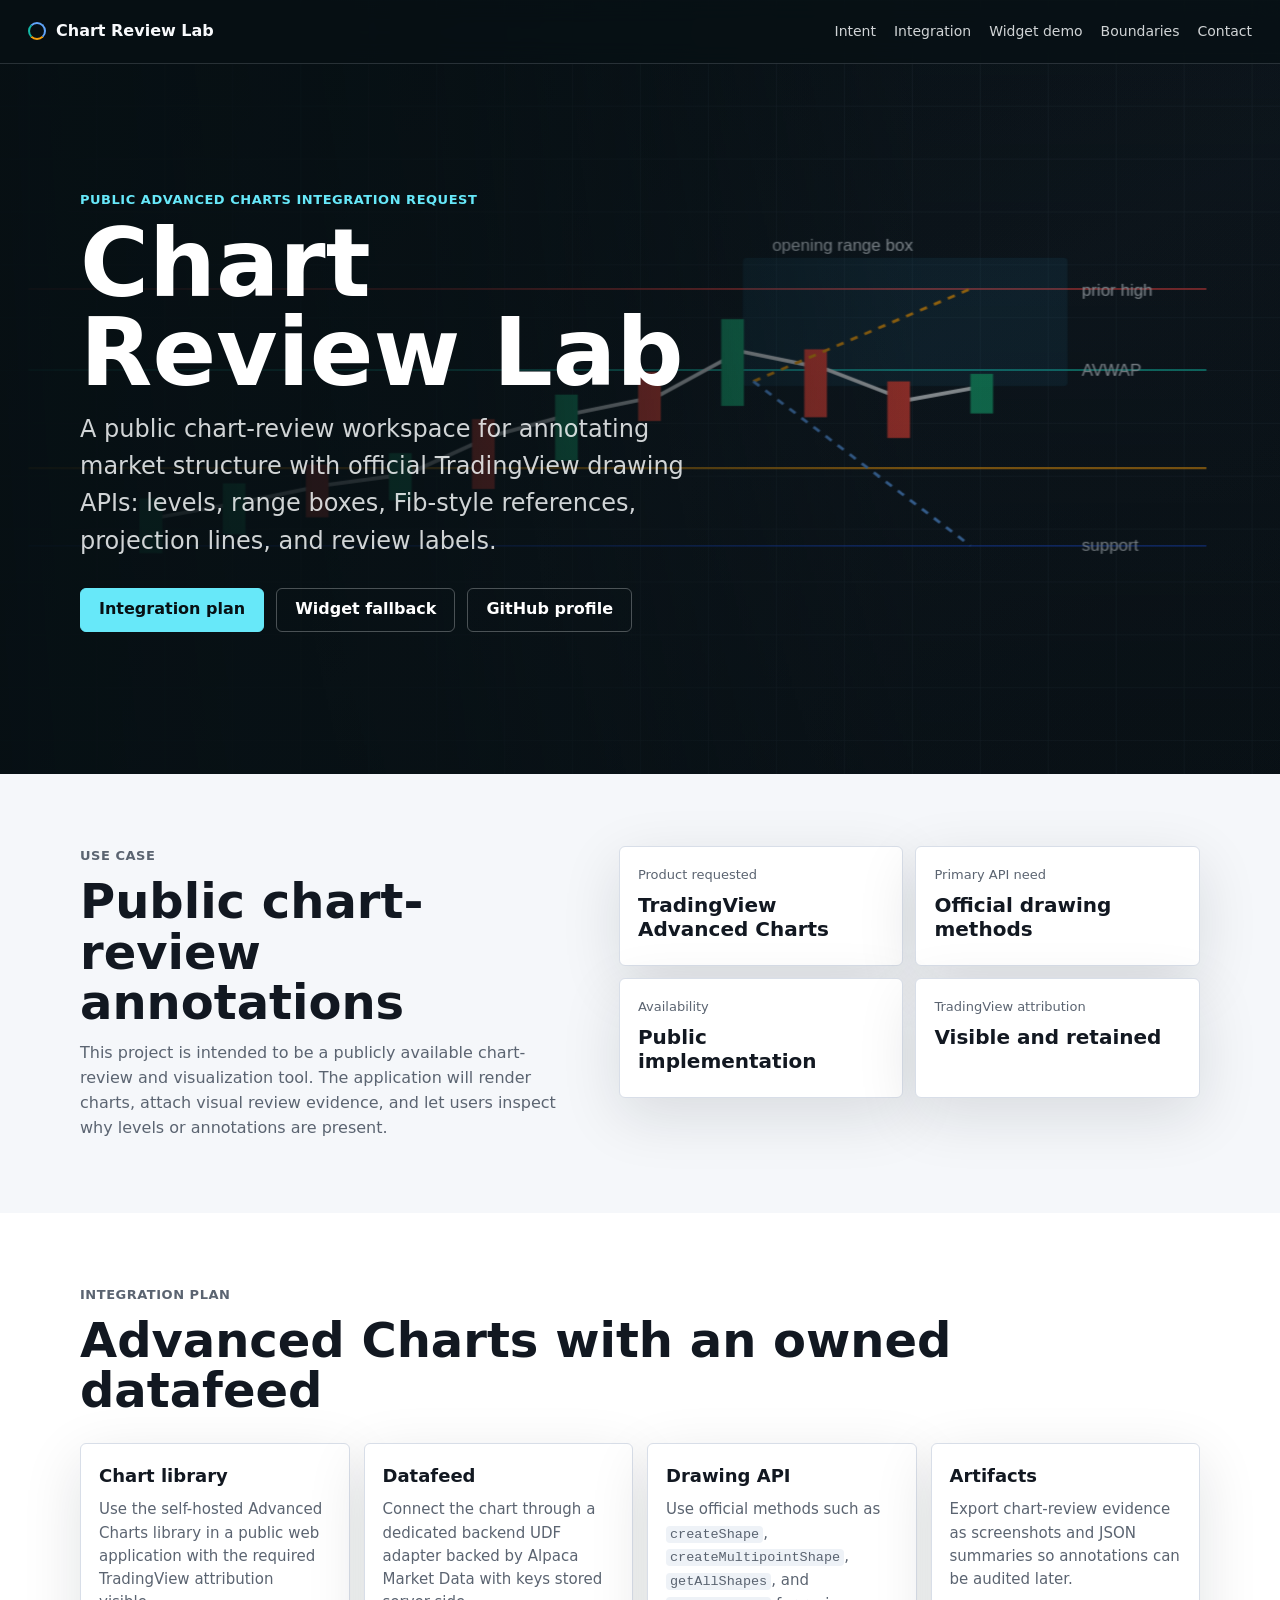
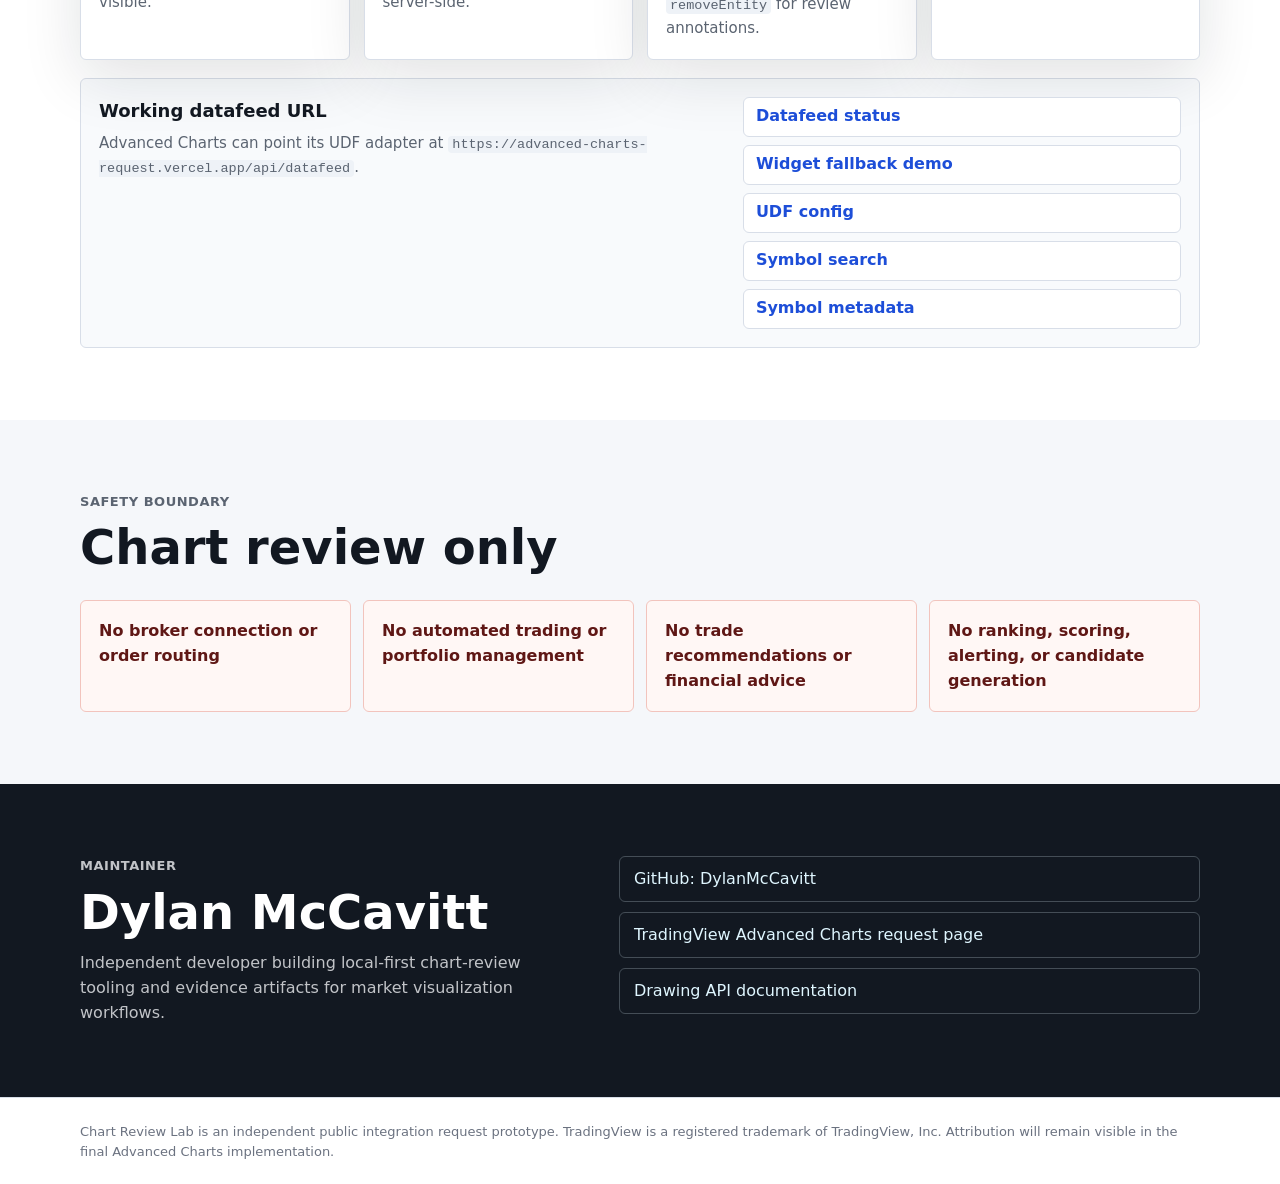
==== index.html @ 730667a6 "[issue-2]: add widget fallback demo" ====
<!doctype html>
<html lang="en">
<head>
  <meta charset="utf-8">
  <meta name="viewport" content="width=device-width, initial-scale=1">
  <title>Chart Review Lab | Advanced Charts Request</title>
  <meta
    name="description"
    content="Public chart-review and annotation prototype requesting TradingView Advanced Charts access for official drawing API integration."
  >
  <link rel="stylesheet" href="styles.css">
</head>
<body>
  <header class="topbar" aria-label="Site header">
    <a class="brand" href="#top" aria-label="Chart Review Lab home">
      <span class="brand-mark" aria-hidden="true"></span>
      <span>Chart Review Lab</span>
    </a>
    <nav aria-label="Primary navigation">
      <a href="#intent">Intent</a>
      <a href="#integration">Integration</a>
      <a href="/widget-demo">Widget demo</a>
      <a href="#boundaries">Boundaries</a>
      <a href="#contact">Contact</a>
    </nav>
  </header>

  <main id="top">
    <section class="hero" aria-labelledby="page-title">
      <svg class="chart-scene" viewBox="0 0 1440 820" preserveAspectRatio="xMidYMid slice" aria-hidden="true">
        <defs>
          <linearGradient id="depth" x1="0" x2="1" y1="0" y2="1">
            <stop offset="0" stop-color="#071014"/>
            <stop offset="0.58" stop-color="#101820"/>
            <stop offset="1" stop-color="#0b1117"/>
          </linearGradient>
          <pattern id="grid" width="72" height="56" patternUnits="userSpaceOnUse">
            <path d="M72 0H0V56" fill="none" stroke="#26323d" stroke-width="1"/>
          </pattern>
        </defs>
        <rect width="1440" height="820" fill="url(#depth)"/>
        <rect width="1440" height="820" fill="url(#grid)" opacity="0.8"/>
        <g opacity="0.92">
          <path d="M72 578H1320" stroke="#1d4ed8" stroke-width="2" opacity="0.7"/>
          <path d="M72 496H1320" stroke="#f59e0b" stroke-width="2" opacity="0.86"/>
          <path d="M72 392H1320" stroke="#14b8a6" stroke-width="2" opacity="0.86"/>
          <path d="M72 306H1320" stroke="#ef4444" stroke-width="2" opacity="0.78"/>
          <rect x="830" y="274" width="342" height="134" rx="3" fill="#38bdf8" opacity="0.12" stroke="#38bdf8" stroke-width="2"/>
          <path d="M210 548L298 532L386 514L474 502L562 462L650 438L738 420L826 372L914 390L1002 424L1090 408" fill="none" stroke="#e5e7eb" stroke-width="4"/>
          <g fill="#19a974">
            <rect x="190" y="528" width="24" height="58"/><rect x="278" y="512" width="24" height="54"/>
            <rect x="454" y="480" width="24" height="50"/><rect x="630" y="418" width="24" height="70"/>
            <rect x="806" y="338" width="24" height="92"/><rect x="1070" y="396" width="24" height="42"/>
          </g>
          <g fill="#f04438">
            <rect x="366" y="492" width="24" height="56"/><rect x="542" y="444" width="24" height="74"/>
            <rect x="718" y="394" width="24" height="52"/><rect x="894" y="370" width="24" height="72"/>
            <rect x="982" y="404" width="24" height="60"/>
          </g>
          <path d="M840 404L1070 306" stroke="#f59e0b" stroke-width="3" stroke-dasharray="8 8"/>
          <path d="M840 404L1070 578" stroke="#60a5fa" stroke-width="3" stroke-dasharray="8 8"/>
          <g font-family="-apple-system, BlinkMacSystemFont, Segoe UI, sans-serif" font-size="18" fill="#dce3ea">
            <text x="1188" y="313">prior high</text>
            <text x="1188" y="398">AVWAP</text>
            <text x="1188" y="584">support</text>
            <text x="860" y="266">opening range box</text>
          </g>
        </g>
      </svg>

      <div class="hero-copy">
        <p class="eyebrow">Public Advanced Charts integration request</p>
        <h1 id="page-title">Chart Review Lab</h1>
        <p class="hero-text">
          A public chart-review workspace for annotating market structure with official TradingView drawing APIs:
          levels, range boxes, Fib-style references, projection lines, and review labels.
        </p>
        <div class="hero-actions" aria-label="Primary links">
          <a class="button primary" href="#integration">Integration plan</a>
          <a class="button secondary" href="/widget-demo">Widget fallback</a>
          <a class="button secondary" href="https://github.com/DylanMcCavitt">GitHub profile</a>
        </div>
      </div>
    </section>

    <section id="intent" class="band light" aria-labelledby="intent-title">
      <div class="content two-column">
        <div>
          <p class="eyebrow">Use case</p>
          <h2 id="intent-title">Public chart-review annotations</h2>
          <p>
            This project is intended to be a publicly available chart-review and visualization tool. The application
            will render charts, attach visual review evidence, and let users inspect why levels or annotations are
            present.
          </p>
        </div>
        <div class="facts" aria-label="Project facts">
          <div>
            <span>Product requested</span>
            <strong>TradingView Advanced Charts</strong>
          </div>
          <div>
            <span>Primary API need</span>
            <strong>Official drawing methods</strong>
          </div>
          <div>
            <span>Availability</span>
            <strong>Public implementation</strong>
          </div>
          <div>
            <span>TradingView attribution</span>
            <strong>Visible and retained</strong>
          </div>
        </div>
      </div>
    </section>

    <section id="integration" class="band" aria-labelledby="integration-title">
      <div class="content">
        <p class="eyebrow">Integration plan</p>
        <h2 id="integration-title">Advanced Charts with an owned datafeed</h2>
        <div class="implementation-grid">
          <article>
            <h3>Chart library</h3>
            <p>
              Use the self-hosted Advanced Charts library in a public web application with the required TradingView
              attribution visible.
            </p>
          </article>
          <article>
            <h3>Datafeed</h3>
            <p>
              Connect the chart through a dedicated backend UDF adapter backed by Alpaca Market Data with keys stored
              server-side.
            </p>
          </article>
          <article>
            <h3>Drawing API</h3>
            <p>
              Use official methods such as <code>createShape</code>, <code>createMultipointShape</code>,
              <code>getAllShapes</code>, and <code>removeEntity</code> for review annotations.
            </p>
          </article>
          <article>
            <h3>Artifacts</h3>
            <p>
              Export chart-review evidence as screenshots and JSON summaries so annotations can be audited later.
            </p>
          </article>
        </div>
        <div class="datafeed-panel" aria-label="Datafeed endpoints">
          <div>
            <h3>Working datafeed URL</h3>
            <p>
              Advanced Charts can point its UDF adapter at
              <code>https://advanced-charts-request.vercel.app/api/datafeed</code>.
            </p>
          </div>
          <div class="datafeed-links">
            <a href="/api/datafeed/status">Datafeed status</a>
            <a href="/widget-demo">Widget fallback demo</a>
            <a href="/api/datafeed/config">UDF config</a>
            <a href="/api/datafeed/search?query=NVDA">Symbol search</a>
            <a href="/api/datafeed/symbols?symbol=NASDAQ:NVDA">Symbol metadata</a>
          </div>
        </div>
      </div>
    </section>

    <section id="boundaries" class="band light" aria-labelledby="boundaries-title">
      <div class="content">
        <p class="eyebrow">Safety boundary</p>
        <h2 id="boundaries-title">Chart review only</h2>
        <div class="boundary-list" role="list">
          <div role="listitem">No broker connection or order routing</div>
          <div role="listitem">No automated trading or portfolio management</div>
          <div role="listitem">No trade recommendations or financial advice</div>
          <div role="listitem">No ranking, scoring, alerting, or candidate generation</div>
        </div>
      </div>
    </section>

    <section id="contact" class="band contact" aria-labelledby="contact-title">
      <div class="content two-column">
        <div>
          <p class="eyebrow">Maintainer</p>
          <h2 id="contact-title">Dylan McCavitt</h2>
          <p>
            Independent developer building local-first chart-review tooling and evidence artifacts for market
            visualization workflows.
          </p>
        </div>
        <div class="contact-links" aria-label="Contact links">
          <a href="https://github.com/DylanMcCavitt">GitHub: DylanMcCavitt</a>
          <a href="https://www.tradingview.com/advanced-charts/">TradingView Advanced Charts request page</a>
          <a href="https://www.tradingview.com/charting-library-docs/latest/ui_elements/drawings/drawings-api/">Drawing API documentation</a>
        </div>
      </div>
    </section>
  </main>

  <footer>
    <p>
      Chart Review Lab is an independent public integration request prototype. TradingView is a registered trademark
      of TradingView, Inc. Attribution will remain visible in the final Advanced Charts implementation.
    </p>
  </footer>
</body>
</html>
---- styles.css ----
:root {
  --ink: #121821;
  --muted: #5b6471;
  --paper: #f5f7fa;
  --panel: #ffffff;
  --line: #d8dee8;
  --blue: #1d4ed8;
  --teal: #0f766e;
  --amber: #b45309;
  --red: #b42318;
  --shadow: 0 18px 60px rgba(18, 24, 33, 0.12);
}

* {
  box-sizing: border-box;
}

html {
  scroll-behavior: smooth;
}

body {
  margin: 0;
  background: var(--paper);
  color: var(--ink);
  font-family: Inter, ui-sans-serif, system-ui, -apple-system, BlinkMacSystemFont, "Segoe UI", sans-serif;
  font-size: 16px;
  line-height: 1.55;
}

a {
  color: inherit;
}

.topbar {
  position: fixed;
  inset: 0 0 auto 0;
  z-index: 10;
  display: flex;
  align-items: center;
  justify-content: space-between;
  min-height: 64px;
  padding: 0 28px;
  color: #f8fafc;
  background: rgba(7, 16, 20, 0.76);
  border-bottom: 1px solid rgba(216, 222, 232, 0.16);
  backdrop-filter: blur(12px);
}

.brand {
  display: inline-flex;
  align-items: center;
  gap: 10px;
  text-decoration: none;
  font-weight: 700;
}

.brand-mark {
  width: 18px;
  height: 18px;
  border: 2px solid #60a5fa;
  border-left-color: #14b8a6;
  border-bottom-color: #f59e0b;
  border-radius: 50%;
}

nav {
  display: flex;
  align-items: center;
  gap: 18px;
  font-size: 14px;
}

nav a {
  color: rgba(248, 250, 252, 0.84);
  text-decoration: none;
}

nav a:hover,
nav a:focus {
  color: #ffffff;
}

.hero {
  position: relative;
  min-height: 86vh;
  display: flex;
  align-items: center;
  overflow: hidden;
  background: #071014;
  color: #ffffff;
}

.chart-scene {
  position: absolute;
  inset: 0;
  width: 100%;
  height: 100%;
}

.hero::after {
  content: "";
  position: absolute;
  inset: 0;
  background:
    linear-gradient(90deg, rgba(7, 16, 20, 0.96) 0%, rgba(7, 16, 20, 0.78) 34%, rgba(7, 16, 20, 0.24) 72%),
    linear-gradient(0deg, rgba(7, 16, 20, 0.34), rgba(7, 16, 20, 0.08));
}

.hero-copy {
  position: relative;
  z-index: 1;
  width: min(680px, calc(100% - 48px));
  margin-left: max(24px, calc((100vw - 1120px) / 2));
  padding-top: 48px;
}

.eyebrow {
  margin: 0 0 10px;
  color: var(--teal);
  font-size: 13px;
  font-weight: 800;
  letter-spacing: 0.04em;
  text-transform: uppercase;
}

.hero .eyebrow {
  color: #67e8f9;
}

h1,
h2,
h3,
p {
  letter-spacing: 0;
}

h1 {
  margin: 0;
  font-size: clamp(46px, 8vw, 94px);
  line-height: 0.94;
}

h2 {
  margin: 0;
  font-size: clamp(28px, 4vw, 48px);
  line-height: 1.05;
}

h3 {
  margin: 0 0 8px;
  font-size: 18px;
}

p {
  margin: 14px 0 0;
}

.hero-text {
  max-width: 620px;
  color: rgba(248, 250, 252, 0.84);
  font-size: clamp(18px, 2.2vw, 24px);
}

.hero-actions {
  display: flex;
  flex-wrap: wrap;
  gap: 12px;
  margin-top: 28px;
}

.button {
  display: inline-flex;
  align-items: center;
  justify-content: center;
  min-height: 44px;
  padding: 0 18px;
  border: 1px solid rgba(248, 250, 252, 0.28);
  border-radius: 6px;
  text-decoration: none;
  font-weight: 700;
}

.button.primary {
  color: #071014;
  background: #67e8f9;
  border-color: #67e8f9;
}

.button.secondary {
  color: #ffffff;
}

.workspace-page {
  min-height: 100vh;
  background: #eef2f6;
}

.workspace-topbar {
  position: sticky;
  top: 0;
  z-index: 10;
  display: flex;
  align-items: center;
  justify-content: space-between;
  gap: 18px;
  min-height: 64px;
  padding: 0 24px;
  background: rgba(255, 255, 255, 0.92);
  border-bottom: 1px solid var(--line);
  backdrop-filter: blur(12px);
}

.workspace-brand {
  color: var(--ink);
}

.status-strip {
  display: flex;
  flex-wrap: wrap;
  justify-content: flex-end;
  gap: 8px;
}

.status-pill {
  display: inline-flex;
  align-items: center;
  min-height: 30px;
  padding: 0 10px;
  font-size: 12px;
  font-weight: 800;
  border: 1px solid var(--line);
  border-radius: 999px;
  background: #ffffff;
}

.status-pill.ok {
  color: var(--teal);
  border-color: #99d8d2;
  background: #ecfdfb;
}

.status-pill.pending {
  color: var(--amber);
  border-color: #f3c781;
  background: #fffbeb;
}

.status-pill.neutral {
  color: #475569;
  background: #f8fafc;
}

.widget-shell {
  width: min(1440px, 100%);
  margin: 0 auto;
  padding: 28px 24px 40px;
}

.widget-intro {
  display: grid;
  grid-template-columns: minmax(0, 1fr) auto;
  gap: 24px;
  align-items: end;
  margin-bottom: 22px;
}

.widget-intro h1 {
  max-width: 760px;
  color: var(--ink);
  font-size: clamp(34px, 5vw, 58px);
  line-height: 1;
}

.widget-intro p {
  max-width: 780px;
  color: var(--muted);
}

.route-links {
  display: flex;
  flex-wrap: wrap;
  justify-content: flex-end;
  gap: 10px;
}

.route-links a {
  display: inline-flex;
  align-items: center;
  min-height: 38px;
  padding: 0 12px;
  color: var(--blue);
  text-decoration: none;
  background: #ffffff;
  border: 1px solid var(--line);
  border-radius: 6px;
  font-size: 14px;
  font-weight: 800;
}

.widget-workspace {
  display: grid;
  grid-template-columns: minmax(210px, 0.24fr) minmax(0, 1fr) minmax(280px, 0.32fr);
  gap: 14px;
  align-items: stretch;
}

.workspace-panel {
  min-width: 0;
  background: var(--panel);
  border: 1px solid var(--line);
  border-radius: 6px;
}

.panel-section {
  padding: 16px;
  border-bottom: 1px solid var(--line);
}

.panel-section:last-child {
  border-bottom: 0;
}

.panel-label {
  display: block;
  margin-bottom: 6px;
  color: var(--muted);
  font-size: 12px;
  font-weight: 800;
  letter-spacing: 0.04em;
  text-transform: uppercase;
}

.panel-section strong {
  display: block;
  font-size: 16px;
  line-height: 1.25;
}

.panel-section p,
.panel-section li {
  color: var(--muted);
  font-size: 14px;
}

.panel-section p {
  margin-top: 6px;
}

.panel-section ul {
  margin: 8px 0 0;
  padding-left: 18px;
}

.mode-grid {
  display: grid;
  grid-template-columns: repeat(2, minmax(0, 1fr));
  gap: 8px;
  padding: 16px;
}

.mode-grid span {
  display: flex;
  align-items: center;
  justify-content: center;
  min-height: 38px;
  color: #64748b;
  background: #f8fafc;
  border: 1px solid var(--line);
  border-radius: 6px;
  font-size: 13px;
  font-weight: 800;
}

.widget-stage {
  min-width: 0;
  overflow: hidden;
  background: var(--panel);
  border: 1px solid var(--line);
  border-radius: 6px;
}

.widget-limitation {
  padding: 12px 14px;
  color: #5f1715;
  background: #fff7f5;
  border-bottom: 1px solid #f2c4bd;
  font-size: 14px;
  font-weight: 800;
}

.tradingview-widget-container {
  display: grid;
  grid-template-rows: minmax(0, 1fr) auto;
  width: 100%;
  height: min(68vh, 720px);
  min-height: 520px;
}

.tradingview-widget-container__widget {
  min-height: 0;
}

.tradingview-widget-container__widget iframe {
  width: 100%;
  height: 100%;
}

.tradingview-widget-copyright {
  min-height: 28px;
  padding: 5px 10px;
  color: var(--muted);
  background: #ffffff;
  border-top: 1px solid var(--line);
  font-size: 12px;
}

.tradingview-widget-copyright a {
  color: var(--blue);
  font-weight: 800;
  text-decoration: none;
}

.caveat-section {
  background: #fff7f5;
}

.source-section {
  background: #f8fafc;
}

.band {
  padding: 72px 24px;
  background: #ffffff;
}

.band.light {
  background: var(--paper);
}

.band.contact {
  color: #ffffff;
  background: #121821;
}

.content {
  max-width: 1120px;
  margin: 0 auto;
}

.two-column {
  display: grid;
  grid-template-columns: minmax(0, 0.92fr) minmax(320px, 1.08fr);
  gap: 44px;
  align-items: start;
}

.content p {
  color: var(--muted);
  max-width: 760px;
}

.contact .content p {
  color: rgba(248, 250, 252, 0.76);
}

.facts {
  display: grid;
  grid-template-columns: repeat(2, minmax(0, 1fr));
  gap: 12px;
}

.facts div,
.implementation-grid article {
  min-height: 120px;
  padding: 18px;
  background: var(--panel);
  border: 1px solid var(--line);
  border-radius: 6px;
  box-shadow: var(--shadow);
}

.facts span {
  display: block;
  color: var(--muted);
  font-size: 13px;
}

.facts strong {
  display: block;
  margin-top: 8px;
  font-size: 20px;
  line-height: 1.2;
}

.implementation-grid {
  display: grid;
  grid-template-columns: repeat(4, minmax(0, 1fr));
  gap: 14px;
  margin-top: 28px;
}

.implementation-grid p {
  margin-top: 8px;
  color: var(--muted);
  font-size: 15px;
}

code {
  padding: 1px 4px;
  background: #eef2f7;
  border-radius: 4px;
  font-family: ui-monospace, SFMono-Regular, Menlo, Consolas, monospace;
  font-size: 0.9em;
}

.datafeed-panel {
  display: grid;
  grid-template-columns: minmax(0, 1fr) minmax(320px, 0.7fr);
  gap: 18px;
  margin-top: 18px;
  padding: 18px;
  background: #f8fafc;
  border: 1px solid var(--line);
  border-radius: 6px;
}

.datafeed-panel p {
  margin-top: 6px;
  font-size: 15px;
}

.datafeed-links {
  display: grid;
  gap: 8px;
}

.datafeed-links a {
  display: flex;
  align-items: center;
  min-height: 40px;
  padding: 0 12px;
  color: var(--blue);
  text-decoration: none;
  background: #ffffff;
  border: 1px solid var(--line);
  border-radius: 6px;
  font-weight: 700;
}

.boundary-list {
  display: grid;
  grid-template-columns: repeat(4, minmax(0, 1fr));
  gap: 12px;
  margin-top: 28px;
}

.boundary-list div {
  min-height: 112px;
  padding: 18px;
  color: #5f1715;
  background: #fff7f5;
  border: 1px solid #f2c4bd;
  border-radius: 6px;
  font-weight: 800;
}

.contact-links {
  display: grid;
  gap: 10px;
}

.contact-links a {
  display: flex;
  align-items: center;
  min-height: 46px;
  padding: 0 14px;
  color: #dff6ff;
  text-decoration: none;
  border: 1px solid rgba(223, 246, 255, 0.24);
  border-radius: 6px;
}

.contact-links a:hover,
.contact-links a:focus {
  border-color: #67e8f9;
}

footer {
  padding: 24px;
  color: #6b7280;
  background: #ffffff;
  border-top: 1px solid var(--line);
}

footer p {
  max-width: 1120px;
  margin: 0 auto;
  font-size: 13px;
}

@media (max-width: 980px) {
  .implementation-grid,
  .boundary-list {
    grid-template-columns: repeat(2, minmax(0, 1fr));
  }

  .widget-intro,
  .widget-workspace {
    grid-template-columns: 1fr;
  }

  .route-links {
    justify-content: flex-start;
  }

  .control-panel {
    display: grid;
    grid-template-columns: repeat(3, minmax(0, 1fr));
  }

  .control-panel .mode-grid {
    grid-column: 1 / -1;
    grid-template-columns: repeat(4, minmax(0, 1fr));
  }

  .two-column {
    grid-template-columns: 1fr;
  }

  .datafeed-panel {
    grid-template-columns: 1fr;
  }
}

@media (max-width: 720px) {
  .topbar {
    position: absolute;
    min-height: auto;
    padding: 18px;
    align-items: flex-start;
  }

  nav {
    display: none;
  }

  .hero {
    min-height: 82vh;
    align-items: flex-end;
    padding-bottom: 44px;
  }

  .hero::after {
    background:
      linear-gradient(0deg, rgba(7, 16, 20, 0.96) 0%, rgba(7, 16, 20, 0.72) 54%, rgba(7, 16, 20, 0.24) 100%);
  }

  .hero-copy {
    width: calc(100% - 32px);
    margin: 0 16px;
    padding-top: 72px;
  }

  .band {
    padding: 52px 16px;
  }

  .workspace-topbar {
    align-items: flex-start;
    flex-direction: column;
    padding: 14px 16px;
  }

  .status-strip {
    justify-content: flex-start;
  }

  .widget-shell {
    padding: 22px 16px 32px;
  }

  .widget-intro {
    gap: 16px;
  }

  .control-panel {
    display: block;
  }

  .control-panel .mode-grid {
    grid-template-columns: repeat(2, minmax(0, 1fr));
  }

  .tradingview-widget-container {
    height: 540px;
    min-height: 540px;
  }

  .facts,
  .implementation-grid,
  .boundary-list {
    grid-template-columns: 1fr;
  }
}
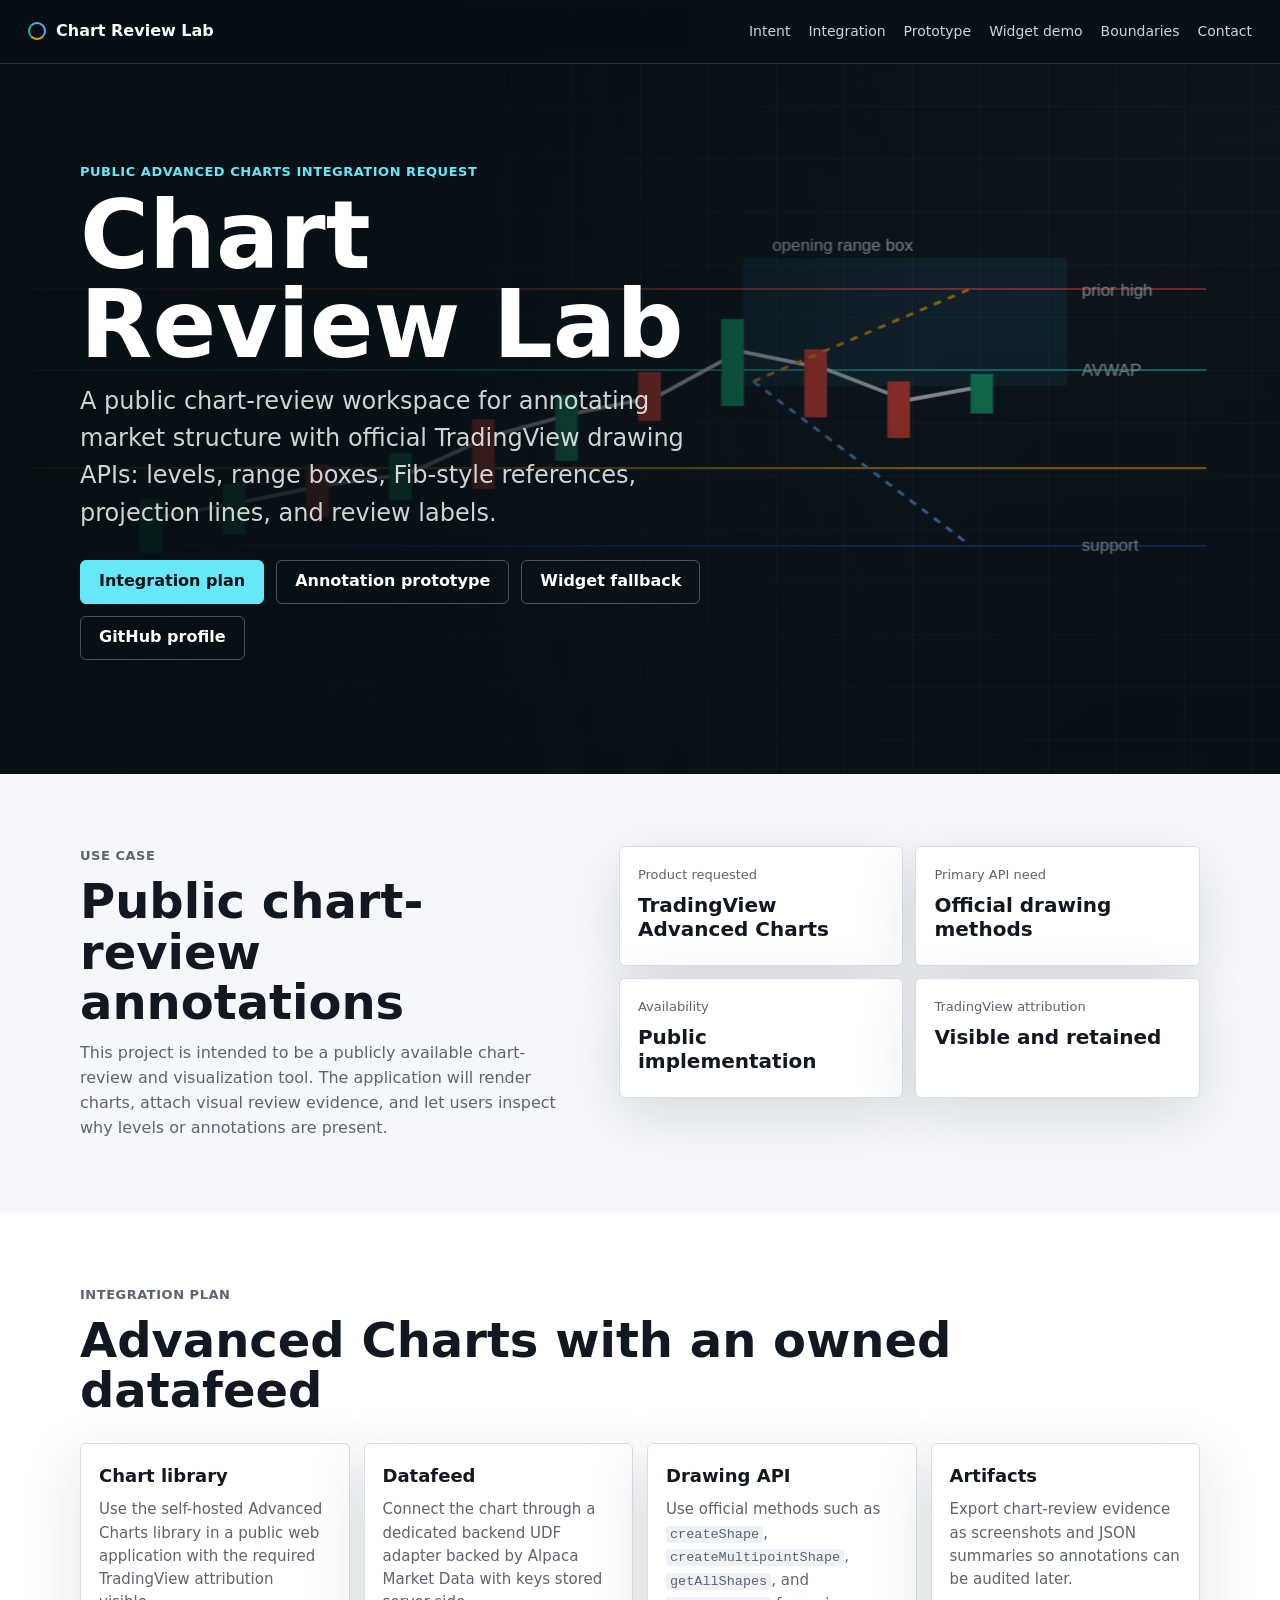
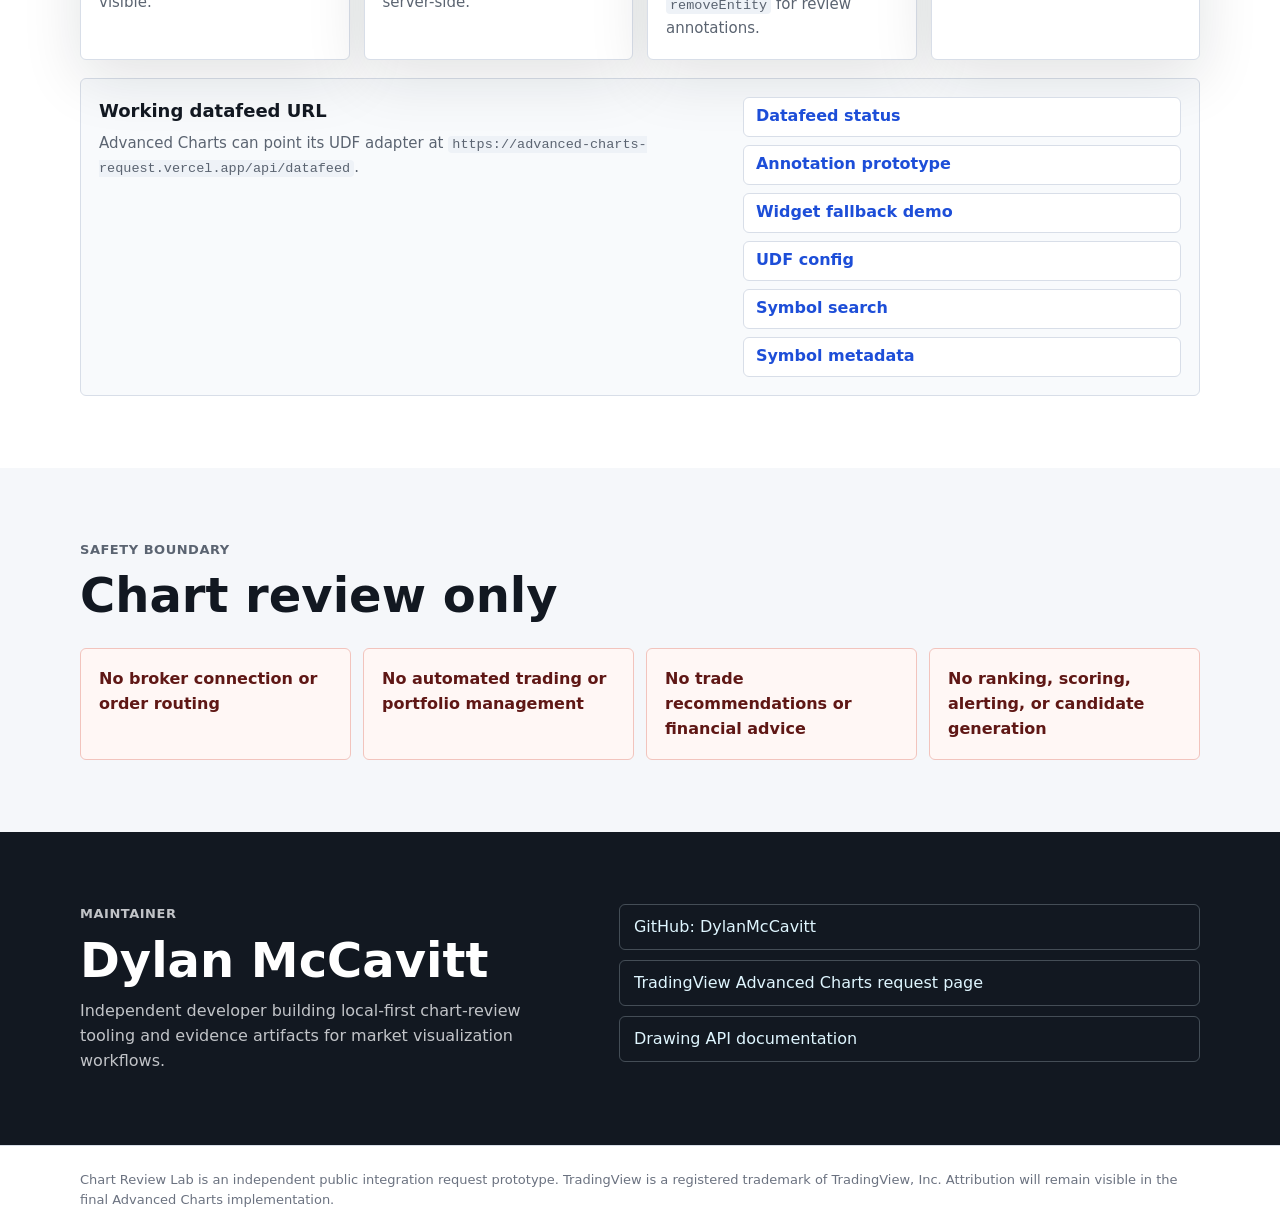
==== commit 12d00ab4: "[issue-3]: add lightweight charts prototype" ====
--- a/index.html
+++ b/index.html
@@ -19,6 +19,7 @@
     <nav aria-label="Primary navigation">
       <a href="#intent">Intent</a>
       <a href="#integration">Integration</a>
+      <a href="/prototype">Prototype</a>
       <a href="/widget-demo">Widget demo</a>
       <a href="#boundaries">Boundaries</a>
       <a href="#contact">Contact</a>
@@ -77,6 +78,7 @@
         </p>
         <div class="hero-actions" aria-label="Primary links">
           <a class="button primary" href="#integration">Integration plan</a>
+          <a class="button secondary" href="/prototype">Annotation prototype</a>
           <a class="button secondary" href="/widget-demo">Widget fallback</a>
           <a class="button secondary" href="https://github.com/DylanMcCavitt">GitHub profile</a>
         </div>
@@ -158,6 +160,7 @@
           </div>
           <div class="datafeed-links">
             <a href="/api/datafeed/status">Datafeed status</a>
+            <a href="/prototype">Annotation prototype</a>
             <a href="/widget-demo">Widget fallback demo</a>
             <a href="/api/datafeed/config">UDF config</a>
             <a href="/api/datafeed/search?query=NVDA">Symbol search</a>
--- a/styles.css
+++ b/styles.css
@@ -246,6 +246,12 @@
   background: #fffbeb;
 }
 
+.status-pill.error {
+  color: var(--red);
+  border-color: #f2c4bd;
+  background: #fff7f5;
+}
+
 .status-pill.neutral {
   color: #475569;
   background: #f8fafc;
@@ -429,6 +435,469 @@
   background: #f8fafc;
 }
 
+.prototype-shell {
+  width: min(1520px, 100%);
+  margin: 0 auto;
+  padding: 28px 24px 40px;
+}
+
+.prototype-intro {
+  display: grid;
+  grid-template-columns: minmax(0, 1fr) auto;
+  gap: 24px;
+  align-items: end;
+  margin-bottom: 22px;
+}
+
+.prototype-intro h1 {
+  max-width: 860px;
+  color: var(--ink);
+  font-size: clamp(32px, 4.4vw, 56px);
+  line-height: 1;
+}
+
+.prototype-intro p {
+  max-width: 820px;
+  color: var(--muted);
+}
+
+.prototype-workspace {
+  display: grid;
+  grid-template-columns: minmax(240px, 0.25fr) minmax(0, 1fr) minmax(320px, 0.34fr);
+  gap: 14px;
+  align-items: stretch;
+}
+
+.prototype-controls,
+.prototype-evidence {
+  min-width: 0;
+}
+
+.field-control {
+  width: 100%;
+  min-height: 42px;
+  padding: 0 12px;
+  color: var(--ink);
+  background: #ffffff;
+  border: 1px solid var(--line);
+  border-radius: 6px;
+  font: inherit;
+  font-weight: 800;
+}
+
+.field-help,
+.muted-note {
+  margin-top: 8px;
+  color: var(--muted);
+  font-size: 13px;
+}
+
+.segmented-control {
+  display: grid;
+  grid-template-columns: repeat(2, minmax(0, 1fr));
+  gap: 8px;
+}
+
+.segmented-button,
+.tool-button,
+.secondary-action,
+.annotation-row {
+  cursor: pointer;
+  transition: transform 160ms ease, border-color 160ms ease, background-color 160ms ease, color 160ms ease;
+}
+
+.segmented-button:active,
+.tool-button:active,
+.secondary-action:active,
+.annotation-row:active {
+  transform: scale(0.98);
+}
+
+.segmented-button,
+.secondary-action {
+  min-height: 38px;
+  padding: 0 12px;
+  color: #475569;
+  background: #f8fafc;
+  border: 1px solid var(--line);
+  border-radius: 6px;
+  font: inherit;
+  font-size: 13px;
+  font-weight: 800;
+}
+
+.segmented-button.active,
+.secondary-action:hover,
+.secondary-action:focus {
+  color: #ffffff;
+  background: var(--blue);
+  border-color: var(--blue);
+}
+
+.annotation-tool-grid {
+  display: grid;
+  grid-template-columns: repeat(2, minmax(0, 1fr));
+  gap: 8px;
+}
+
+.tool-button {
+  display: flex;
+  align-items: center;
+  justify-content: flex-start;
+  gap: 8px;
+  min-height: 40px;
+  padding: 0 10px;
+  color: #475569;
+  background: #ffffff;
+  border: 1px solid var(--line);
+  border-radius: 6px;
+  font: inherit;
+  font-size: 13px;
+  font-weight: 800;
+}
+
+.tool-button.active {
+  color: var(--blue);
+  background: #eff6ff;
+  border-color: #93b7ee;
+}
+
+.tool-icon {
+  position: relative;
+  flex: 0 0 auto;
+  width: 16px;
+  height: 16px;
+  border: 1px solid currentColor;
+  border-radius: 3px;
+}
+
+.level-icon,
+.fib-icon {
+  border-color: transparent;
+}
+
+.level-icon::before,
+.fib-icon::before,
+.fib-icon::after,
+.projection-icon::before,
+.label-icon::before,
+.all-icon::before,
+.all-icon::after {
+  content: "";
+  position: absolute;
+  background: currentColor;
+}
+
+.level-icon::before {
+  inset: 7px 1px auto;
+  height: 2px;
+}
+
+.fib-icon::before {
+  inset: 3px 1px auto;
+  height: 1px;
+  box-shadow: 0 5px 0 currentColor, 0 10px 0 currentColor;
+}
+
+.projection-icon::before {
+  left: 2px;
+  right: 2px;
+  top: 7px;
+  height: 2px;
+  transform: rotate(-32deg);
+}
+
+.label-icon::before {
+  left: 4px;
+  right: 4px;
+  top: 4px;
+  height: 2px;
+  box-shadow: 0 4px 0 currentColor, 0 8px 0 currentColor;
+}
+
+.all-icon::before {
+  left: 2px;
+  right: 2px;
+  top: 4px;
+  height: 1px;
+  box-shadow: 0 4px 0 currentColor, 0 8px 0 currentColor;
+}
+
+.all-icon::after {
+  left: 7px;
+  top: 1px;
+  width: 1px;
+  height: 14px;
+}
+
+#clear-annotations {
+  width: 100%;
+  margin-top: 10px;
+}
+
+.prototype-stage {
+  min-width: 0;
+  overflow: hidden;
+  background: var(--panel);
+  border: 1px solid var(--line);
+  border-radius: 6px;
+}
+
+.stage-meta {
+  display: grid;
+  grid-template-columns: minmax(0, 0.8fr) minmax(150px, 0.38fr) minmax(220px, 0.56fr);
+  border-bottom: 1px solid var(--line);
+}
+
+.stage-meta > div {
+  min-width: 0;
+  padding: 13px 14px;
+  border-right: 1px solid var(--line);
+}
+
+.stage-meta > div:last-child {
+  border-right: 0;
+}
+
+.stage-meta strong {
+  display: block;
+  overflow: hidden;
+  color: var(--ink);
+  font-size: 13px;
+  line-height: 1.35;
+  text-overflow: ellipsis;
+  white-space: nowrap;
+}
+
+.chart-frame {
+  position: relative;
+  height: min(68vh, 720px);
+  min-height: 600px;
+  background: #ffffff;
+}
+
+.prototype-chart,
+.annotation-overlay {
+  position: absolute;
+  inset: 0;
+  width: 100%;
+  height: 100%;
+}
+
+.annotation-overlay {
+  pointer-events: none;
+}
+
+.chart-state {
+  position: absolute;
+  inset: 0;
+  display: flex;
+  flex-direction: column;
+  align-items: center;
+  justify-content: center;
+  gap: 10px;
+  padding: 24px;
+  text-align: center;
+  background: rgba(255, 255, 255, 0.9);
+  border: 0;
+}
+
+.chart-state[hidden] {
+  display: none;
+}
+
+.chart-state strong {
+  color: var(--ink);
+  font-size: 18px;
+}
+
+.chart-state p {
+  max-width: 420px;
+  margin: 0;
+  color: var(--muted);
+  font-size: 14px;
+}
+
+.chart-state[data-state="error"] {
+  background: rgba(255, 247, 245, 0.94);
+}
+
+.chart-state[data-state="empty"] {
+  background: rgba(248, 250, 252, 0.94);
+}
+
+.chart-state[data-state="stale"] {
+  inset: 14px auto auto 14px;
+  display: block;
+  width: min(420px, calc(100% - 28px));
+  padding: 12px 14px;
+  text-align: left;
+  background: #fffbeb;
+  border: 1px solid #f3c781;
+  border-radius: 6px;
+  pointer-events: none;
+}
+
+.chart-state[data-state="stale"] strong {
+  display: block;
+  font-size: 14px;
+}
+
+.chart-state[data-state="stale"] p {
+  margin-top: 4px;
+  font-size: 13px;
+}
+
+.state-skeleton {
+  display: grid;
+  gap: 9px;
+  width: min(420px, 82%);
+}
+
+.state-skeleton span {
+  display: block;
+  height: 12px;
+  overflow: hidden;
+  background: linear-gradient(90deg, #eef2f7 0%, #ffffff 48%, #eef2f7 100%);
+  border-radius: 999px;
+  animation: skeleton-shift 1.3s ease-in-out infinite;
+}
+
+.state-skeleton span:nth-child(2) {
+  width: 74%;
+}
+
+.state-skeleton span:nth-child(3) {
+  width: 56%;
+}
+
+.chart-state[data-state="error"] .state-skeleton,
+.chart-state[data-state="empty"] .state-skeleton,
+.chart-state[data-state="stale"] .state-skeleton {
+  display: none;
+}
+
+@keyframes skeleton-shift {
+  0% {
+    opacity: 0.52;
+    transform: translateY(0);
+  }
+  50% {
+    opacity: 1;
+    transform: translateY(-1px);
+  }
+  100% {
+    opacity: 0.52;
+    transform: translateY(0);
+  }
+}
+
+.chart-footnote {
+  display: flex;
+  flex-wrap: wrap;
+  gap: 8px 14px;
+  padding: 10px 14px;
+  color: var(--muted);
+  border-top: 1px solid var(--line);
+  font-size: 12px;
+}
+
+.selected-evidence h2 {
+  margin: 0;
+  color: var(--ink);
+  font-size: 22px;
+  line-height: 1.1;
+}
+
+.selected-evidence p {
+  color: var(--muted);
+  font-size: 14px;
+}
+
+.value-grid,
+.source-metadata {
+  display: grid;
+  grid-template-columns: minmax(90px, 0.45fr) minmax(0, 1fr);
+  gap: 8px 12px;
+  margin: 14px 0 0;
+  font-size: 13px;
+}
+
+.value-grid dt,
+.source-metadata dt {
+  color: var(--muted);
+  font-weight: 800;
+}
+
+.value-grid dd,
+.source-metadata dd {
+  min-width: 0;
+  margin: 0;
+  overflow-wrap: anywhere;
+  color: var(--ink);
+  font-family: ui-monospace, SFMono-Regular, Menlo, Consolas, monospace;
+}
+
+.annotation-list {
+  display: grid;
+  gap: 8px;
+}
+
+.annotation-row {
+  display: grid;
+  gap: 3px;
+  width: 100%;
+  min-height: 52px;
+  padding: 10px 12px;
+  text-align: left;
+  background: #ffffff;
+  border: 1px solid var(--line);
+  border-radius: 6px;
+}
+
+.annotation-row.selected {
+  border-color: #93b7ee;
+  background: #eff6ff;
+}
+
+.annotation-row.dimmed {
+  opacity: 0.52;
+}
+
+.annotation-row strong {
+  color: var(--ink);
+  font-size: 14px;
+}
+
+.annotation-row span {
+  color: var(--muted);
+  font-family: ui-monospace, SFMono-Regular, Menlo, Consolas, monospace;
+  font-size: 12px;
+}
+
+.json-panel {
+  max-height: 280px;
+  margin: 0;
+  overflow: auto;
+  padding: 12px;
+  color: #26323d;
+  background: #f8fafc;
+  border: 1px solid var(--line);
+  border-radius: 6px;
+  font-family: ui-monospace, SFMono-Regular, Menlo, Consolas, monospace;
+  font-size: 12px;
+  line-height: 1.45;
+  white-space: pre-wrap;
+  word-break: break-word;
+}
+
+.artifact-actions {
+  display: grid;
+  grid-template-columns: repeat(2, minmax(0, 1fr));
+  gap: 8px;
+  margin-top: 10px;
+}
+
 .band {
   padding: 72px 24px;
   background: #ffffff;
@@ -606,12 +1075,31 @@
   }
 
   .widget-intro,
-  .widget-workspace {
+  .widget-workspace,
+  .prototype-intro,
+  .prototype-workspace {
     grid-template-columns: 1fr;
   }
 
   .route-links {
     justify-content: flex-start;
+  }
+
+  .prototype-controls {
+    display: grid;
+    grid-template-columns: repeat(2, minmax(0, 1fr));
+  }
+
+  .prototype-controls .source-section {
+    grid-column: 1 / -1;
+  }
+
+  .annotation-tool-grid {
+    grid-template-columns: repeat(3, minmax(0, 1fr));
+  }
+
+  .stage-meta {
+    grid-template-columns: repeat(3, minmax(0, 1fr));
   }
 
   .control-panel {
@@ -680,8 +1168,46 @@
     padding: 22px 16px 32px;
   }
 
+  .prototype-shell {
+    padding: 22px 16px 32px;
+  }
+
   .widget-intro {
     gap: 16px;
+  }
+
+  .prototype-intro {
+    gap: 16px;
+  }
+
+  .prototype-controls {
+    display: block;
+  }
+
+  .annotation-tool-grid {
+    grid-template-columns: repeat(2, minmax(0, 1fr));
+  }
+
+  .stage-meta {
+    grid-template-columns: 1fr;
+  }
+
+  .stage-meta > div {
+    border-right: 0;
+    border-bottom: 1px solid var(--line);
+  }
+
+  .stage-meta > div:last-child {
+    border-bottom: 0;
+  }
+
+  .chart-frame {
+    height: 520px;
+    min-height: 520px;
+  }
+
+  .artifact-actions {
+    grid-template-columns: 1fr;
   }
 
   .control-panel {
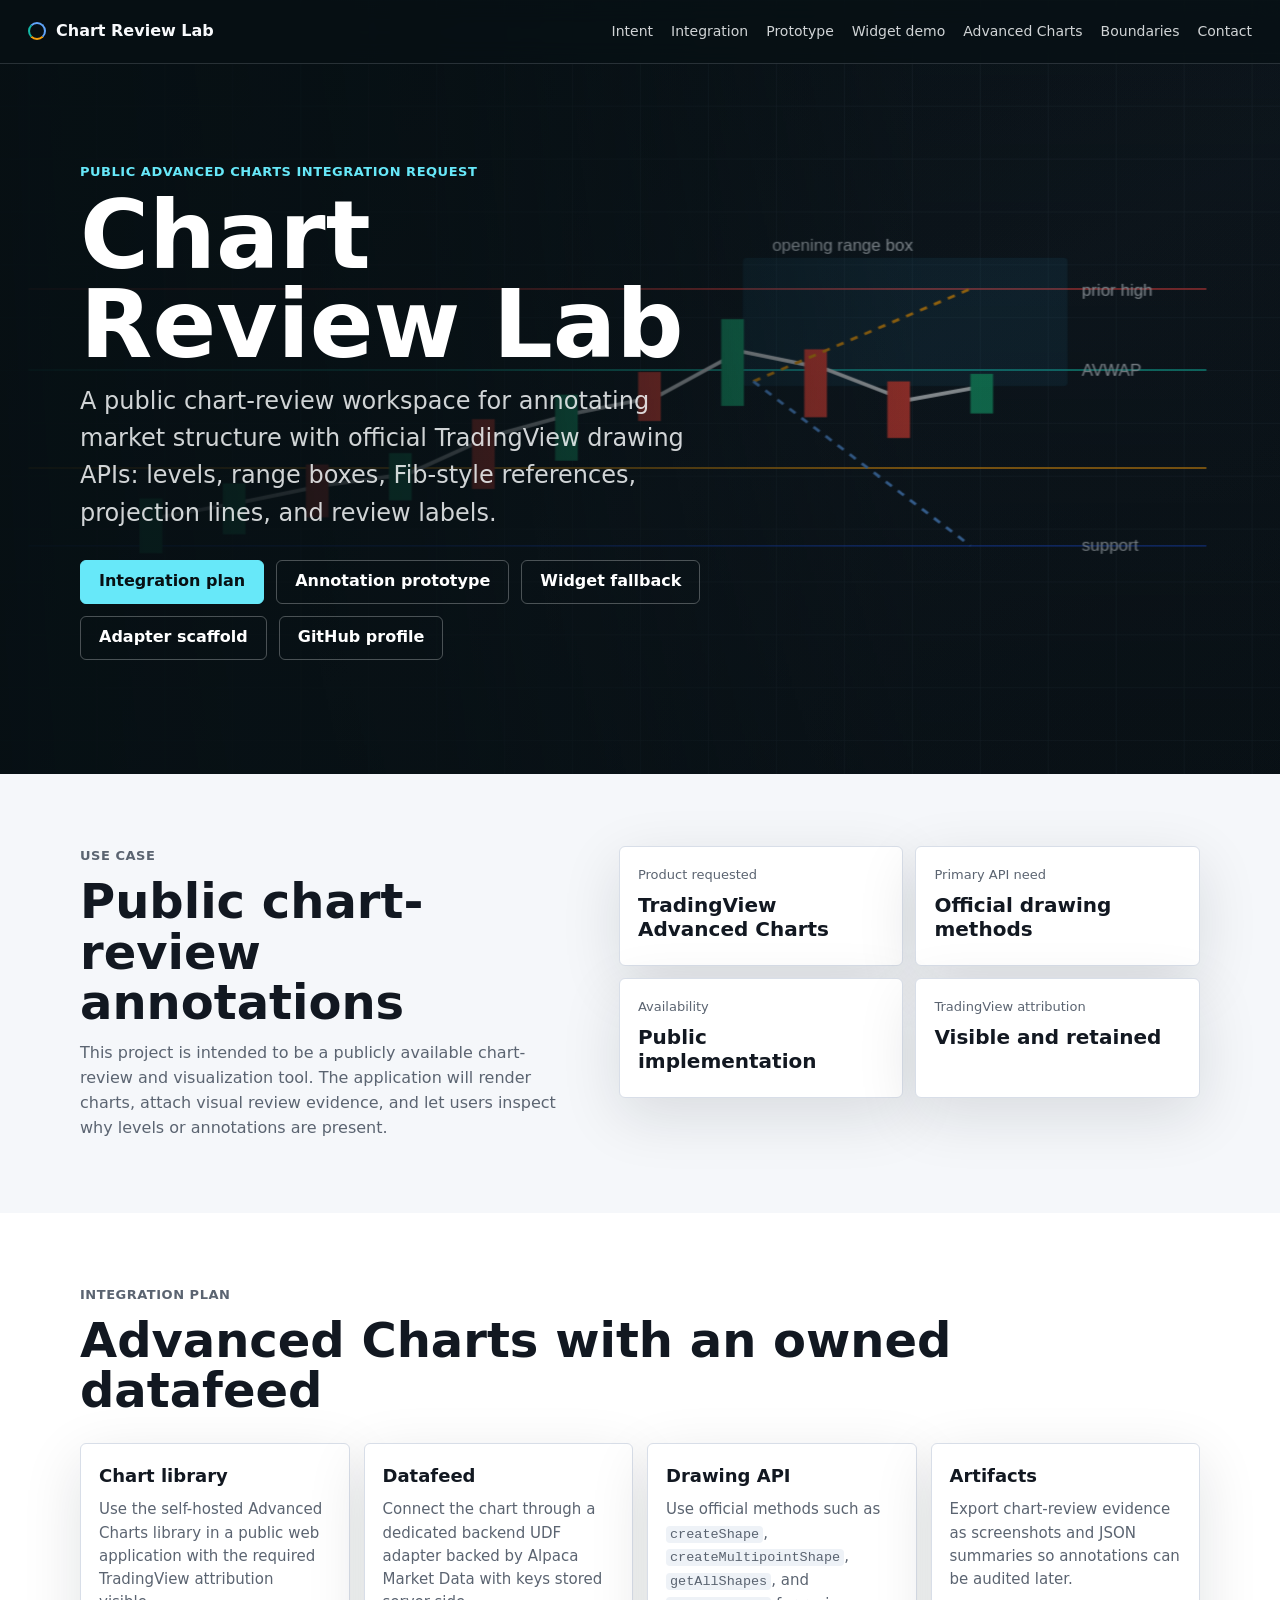
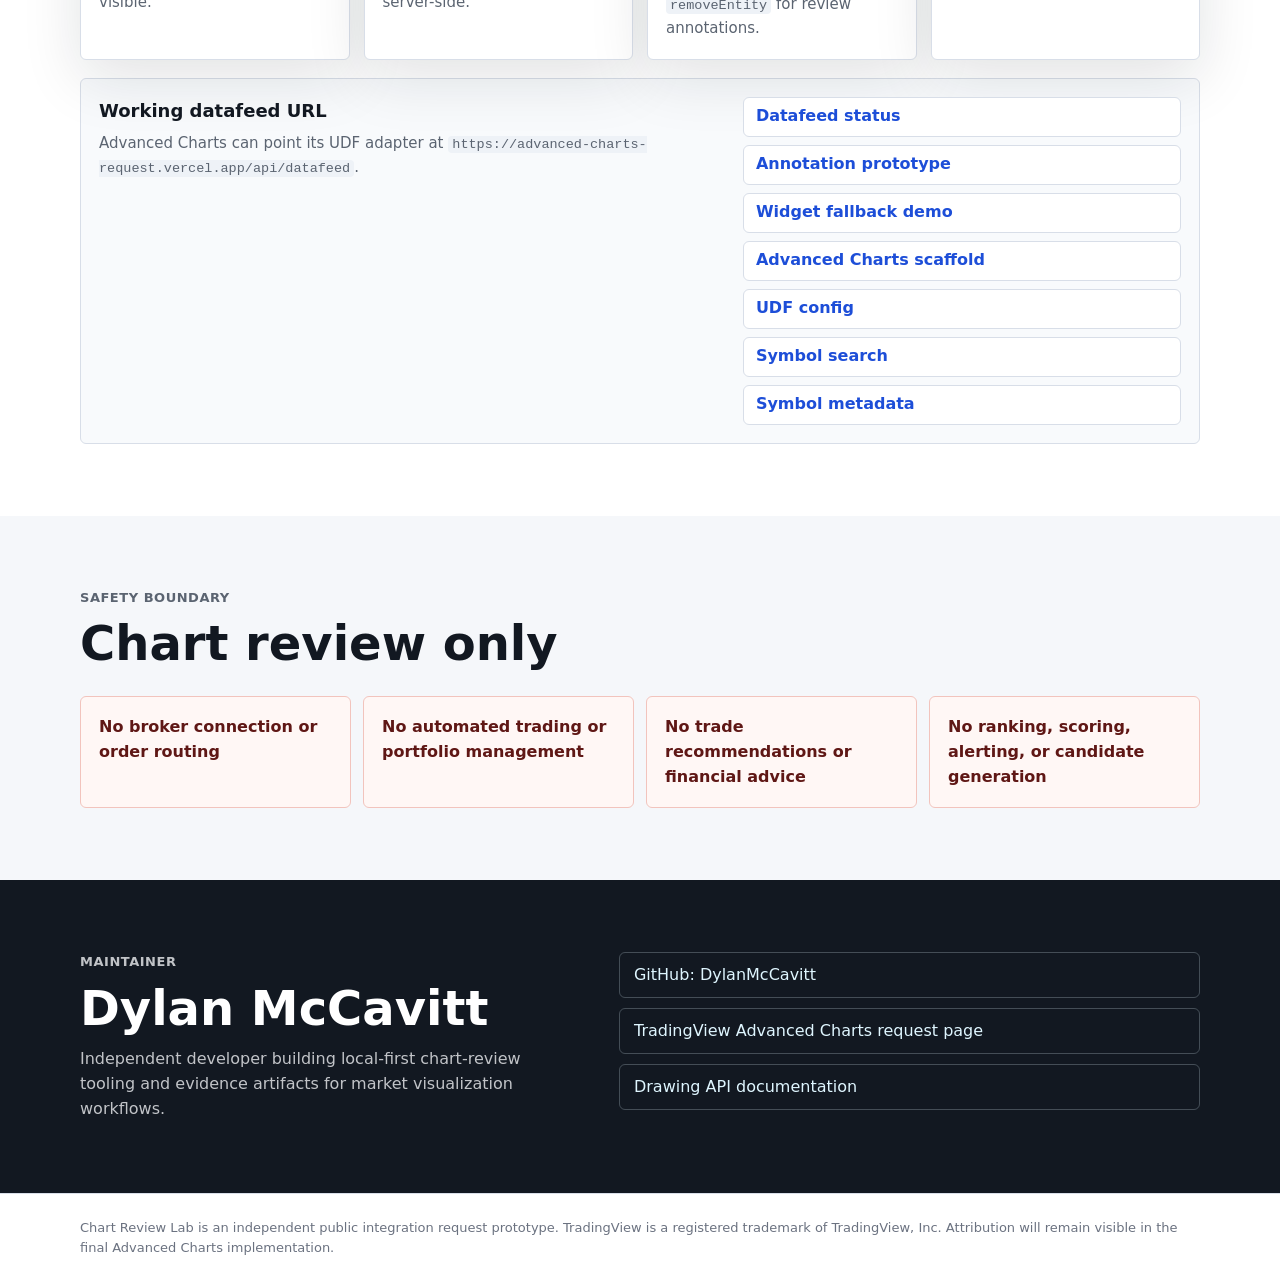
==== commit 727e9118: "issue-4: add advanced charts adapter scaffold" ====
--- a/index.html
+++ b/index.html
@@ -21,6 +21,7 @@
       <a href="#integration">Integration</a>
       <a href="/prototype">Prototype</a>
       <a href="/widget-demo">Widget demo</a>
+      <a href="/advanced-charts">Advanced Charts</a>
       <a href="#boundaries">Boundaries</a>
       <a href="#contact">Contact</a>
     </nav>
@@ -80,6 +81,7 @@
           <a class="button primary" href="#integration">Integration plan</a>
           <a class="button secondary" href="/prototype">Annotation prototype</a>
           <a class="button secondary" href="/widget-demo">Widget fallback</a>
+          <a class="button secondary" href="/advanced-charts">Adapter scaffold</a>
           <a class="button secondary" href="https://github.com/DylanMcCavitt">GitHub profile</a>
         </div>
       </div>
@@ -162,6 +164,7 @@
             <a href="/api/datafeed/status">Datafeed status</a>
             <a href="/prototype">Annotation prototype</a>
             <a href="/widget-demo">Widget fallback demo</a>
+            <a href="/advanced-charts">Advanced Charts scaffold</a>
             <a href="/api/datafeed/config">UDF config</a>
             <a href="/api/datafeed/search?query=NVDA">Symbol search</a>
             <a href="/api/datafeed/symbols?symbol=NASDAQ:NVDA">Symbol metadata</a>
--- a/styles.css
+++ b/styles.css
@@ -802,6 +802,157 @@
   font-size: 12px;
 }
 
+.advanced-placeholder {
+  display: flex;
+  min-height: min(68vh, 720px);
+  padding: clamp(18px, 4vw, 42px);
+  flex-direction: column;
+  justify-content: center;
+  gap: 18px;
+  background:
+    linear-gradient(180deg, rgba(248, 250, 252, 0.96), rgba(255, 255, 255, 0.98)),
+    repeating-linear-gradient(90deg, #edf2f7 0, #edf2f7 1px, transparent 1px, transparent 72px);
+}
+
+.advanced-placeholder h2 {
+  max-width: 680px;
+  color: var(--ink);
+  font-size: clamp(26px, 3vw, 42px);
+  line-height: 1.05;
+}
+
+.advanced-placeholder p {
+  max-width: 760px;
+  color: var(--muted);
+}
+
+.advanced-charts-page .prototype-intro,
+.advanced-charts-page .prototype-workspace,
+.advanced-charts-page .workspace-panel,
+.advanced-charts-page .prototype-stage,
+.advanced-charts-page .route-links,
+.advanced-placeholder {
+  min-width: 0;
+  max-width: 100%;
+}
+
+.advanced-charts-page .prototype-intro p,
+.advanced-charts-page .panel-section p,
+.advanced-placeholder p,
+.advanced-placeholder code {
+  overflow-wrap: anywhere;
+}
+
+.advanced-intro p span {
+  display: block;
+}
+
+.advanced-gates p span {
+  display: block;
+}
+
+.advanced-intro h1 span {
+  display: block;
+}
+
+.adapter-diagram,
+.method-grid {
+  display: grid;
+  gap: 8px;
+}
+
+.adapter-diagram {
+  grid-template-columns: repeat(3, minmax(0, 1fr));
+  max-width: 820px;
+}
+
+.adapter-diagram span {
+  position: relative;
+  display: flex;
+  align-items: center;
+  min-height: 48px;
+  padding: 0 14px;
+  color: var(--ink);
+  background: #ffffff;
+  border: 1px solid var(--line);
+  border-radius: 6px;
+  font-size: 13px;
+  font-weight: 800;
+}
+
+.adapter-diagram span:not(:last-child)::after {
+  content: "";
+  position: absolute;
+  right: -9px;
+  width: 16px;
+  height: 1px;
+  background: var(--blue);
+}
+
+.method-grid {
+  grid-template-columns: repeat(4, minmax(0, 1fr));
+  max-width: 900px;
+}
+
+.method-grid span,
+.advanced-gates code {
+  display: flex;
+  align-items: center;
+  min-height: 38px;
+  color: #26323d;
+  background: #f8fafc;
+  border: 1px solid var(--line);
+  border-radius: 6px;
+  font-family: ui-monospace, SFMono-Regular, Menlo, Consolas, monospace;
+  font-size: 12px;
+  font-weight: 800;
+}
+
+.method-grid span {
+  justify-content: center;
+  padding: 0 10px;
+  text-align: center;
+}
+
+.advanced-gates code {
+  justify-content: flex-start;
+  margin-top: 8px;
+  padding: 0 10px;
+}
+
+.mapping-list {
+  display: grid;
+  gap: 8px;
+  margin: 10px 0 0;
+  padding: 0;
+  list-style: none;
+}
+
+.mapping-list li {
+  display: grid;
+  gap: 4px;
+  padding-bottom: 8px;
+  border-bottom: 1px solid var(--line);
+}
+
+.mapping-list li:last-child {
+  padding-bottom: 0;
+  border-bottom: 0;
+}
+
+.mapping-list strong {
+  overflow-wrap: anywhere;
+  color: var(--ink);
+  font-family: ui-monospace, SFMono-Regular, Menlo, Consolas, monospace;
+  font-size: 12px;
+}
+
+.mapping-list span {
+  overflow-wrap: anywhere;
+  color: var(--muted);
+  font-size: 13px;
+}
+
 .selected-evidence h2 {
   margin: 0;
   color: var(--ink);
@@ -1083,6 +1234,16 @@
 
   .route-links {
     justify-content: flex-start;
+    width: 100%;
+  }
+
+  .adapter-diagram,
+  .method-grid {
+    grid-template-columns: 1fr;
+  }
+
+  .adapter-diagram span:not(:last-child)::after {
+    display: none;
   }
 
   .prototype-controls {
@@ -1172,12 +1333,61 @@
     padding: 22px 16px 32px;
   }
 
+  .advanced-charts-page {
+    width: 100vw;
+    overflow-x: hidden;
+  }
+
+  .advanced-shell {
+    width: 100vw;
+    max-width: 100vw;
+    overflow-x: hidden;
+  }
+
   .widget-intro {
     gap: 16px;
   }
 
   .prototype-intro {
     gap: 16px;
+  }
+
+  .advanced-intro h1 {
+    font-size: 30px;
+  }
+
+  .advanced-charts-page .route-links a {
+    min-width: 0;
+    max-width: 100%;
+    white-space: normal;
+  }
+
+  .advanced-charts-page .route-links {
+    display: grid;
+    grid-template-columns: 1fr;
+  }
+
+  .advanced-charts-page .route-links a {
+    width: 100%;
+  }
+
+  .advanced-charts-page .prototype-intro,
+  .advanced-charts-page .prototype-workspace,
+  .advanced-charts-page .route-links,
+  .advanced-charts-page .workspace-panel,
+  .advanced-charts-page .prototype-stage {
+    width: calc(100vw - 32px);
+    max-width: calc(100vw - 32px);
+  }
+
+  .advanced-charts-page .advanced-intro h1,
+  .advanced-charts-page .prototype-intro p {
+    width: calc(100vw - 32px);
+    max-width: calc(100vw - 32px);
+  }
+
+  .advanced-charts-page .panel-section p {
+    max-width: calc(100vw - 64px);
   }
 
   .prototype-controls {
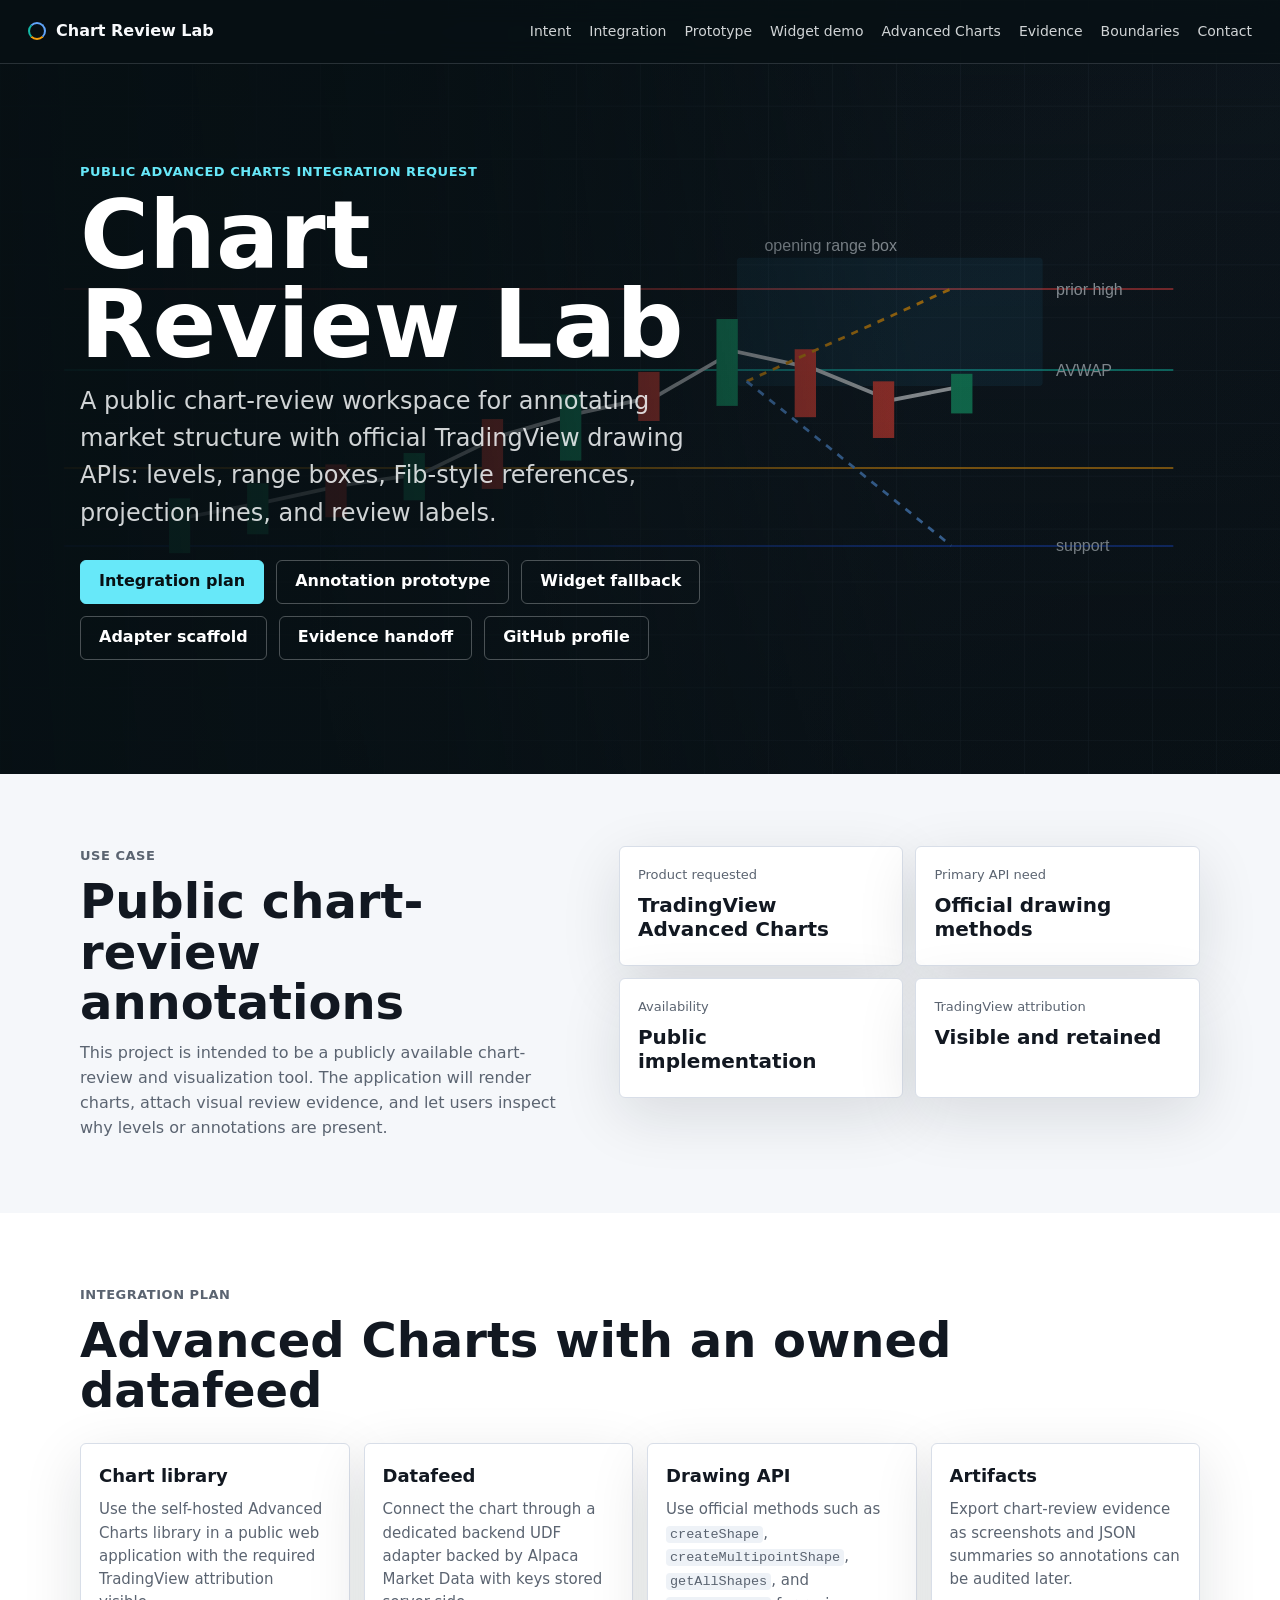
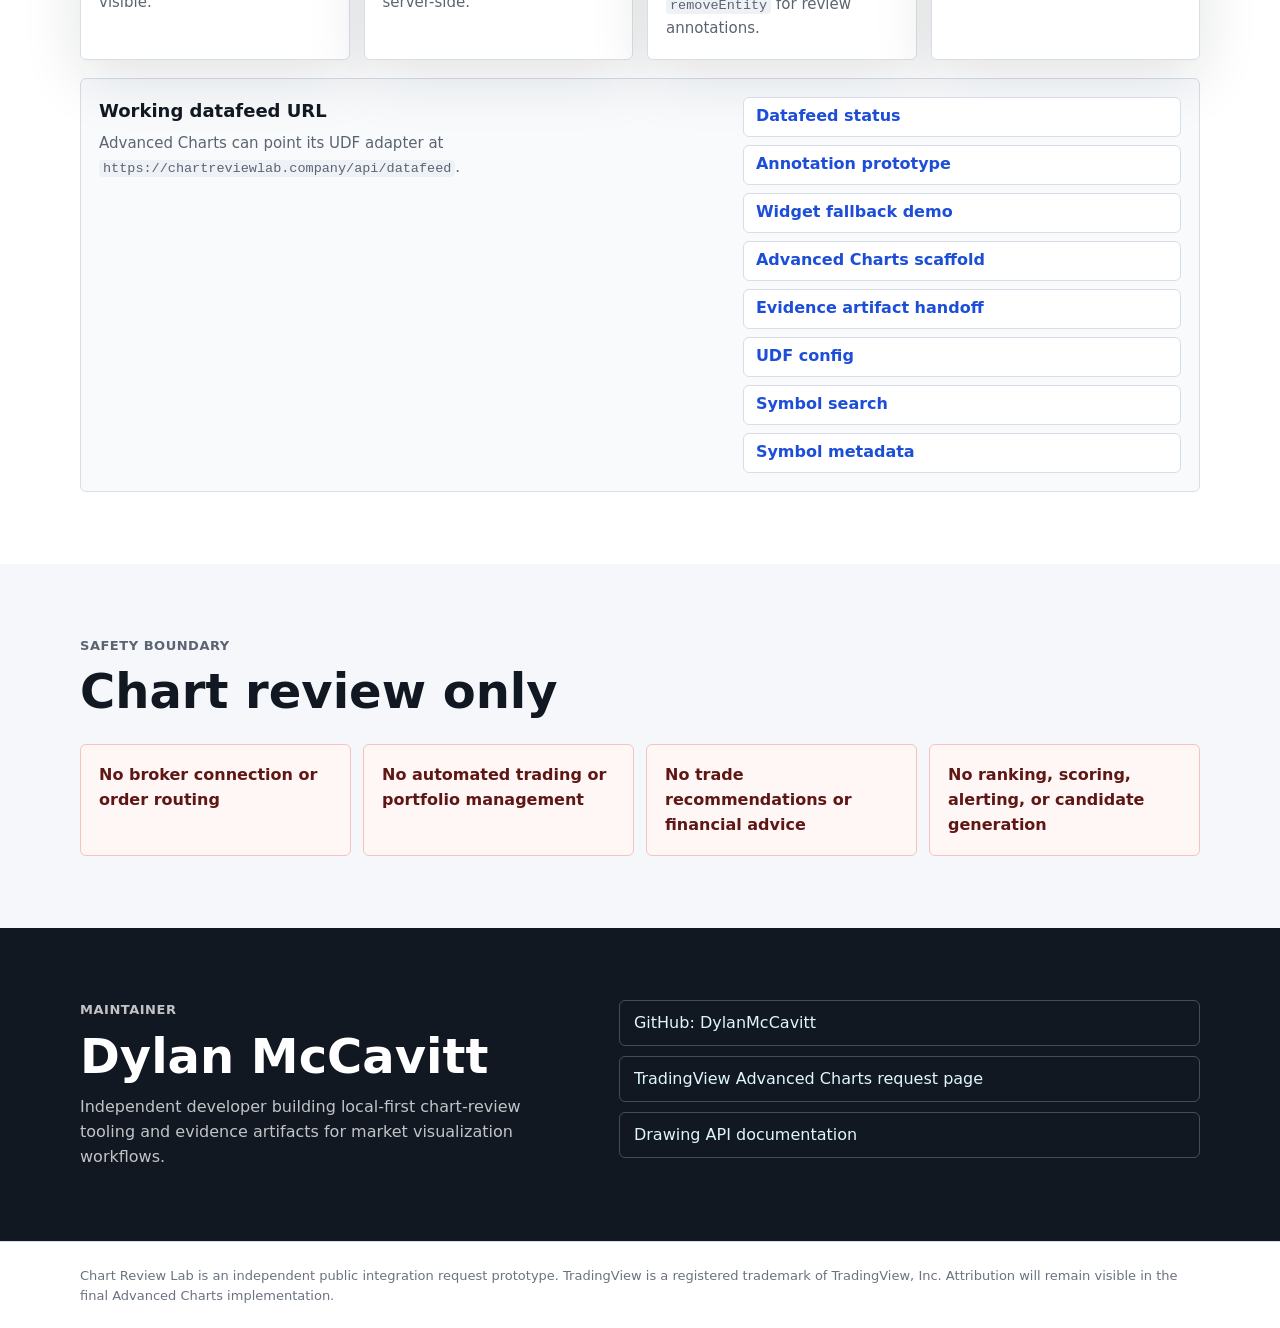
==== commit 375598bc: "issue-5: add prototype evidence handoff" ====
--- a/index.html
+++ b/index.html
@@ -22,6 +22,7 @@
       <a href="/prototype">Prototype</a>
       <a href="/widget-demo">Widget demo</a>
       <a href="/advanced-charts">Advanced Charts</a>
+      <a href="/evidence">Evidence</a>
       <a href="#boundaries">Boundaries</a>
       <a href="#contact">Contact</a>
     </nav>
@@ -29,7 +30,7 @@
 
   <main id="top">
     <section class="hero" aria-labelledby="page-title">
-      <svg class="chart-scene" viewBox="0 0 1440 820" preserveAspectRatio="xMidYMid slice" aria-hidden="true">
+      <svg class="chart-scene" viewBox="0 0 1440 820" preserveAspectRatio="none" aria-hidden="true">
         <defs>
           <linearGradient id="depth" x1="0" x2="1" y1="0" y2="1">
             <stop offset="0" stop-color="#071014"/>
@@ -82,6 +83,7 @@
           <a class="button secondary" href="/prototype">Annotation prototype</a>
           <a class="button secondary" href="/widget-demo">Widget fallback</a>
           <a class="button secondary" href="/advanced-charts">Adapter scaffold</a>
+          <a class="button secondary" href="/evidence">Evidence handoff</a>
           <a class="button secondary" href="https://github.com/DylanMcCavitt">GitHub profile</a>
         </div>
       </div>
@@ -157,7 +159,7 @@
             <h3>Working datafeed URL</h3>
             <p>
               Advanced Charts can point its UDF adapter at
-              <code>https://advanced-charts-request.vercel.app/api/datafeed</code>.
+              <code>https://chartreviewlab.company/api/datafeed</code>.
             </p>
           </div>
           <div class="datafeed-links">
@@ -165,6 +167,7 @@
             <a href="/prototype">Annotation prototype</a>
             <a href="/widget-demo">Widget fallback demo</a>
             <a href="/advanced-charts">Advanced Charts scaffold</a>
+            <a href="/evidence">Evidence artifact handoff</a>
             <a href="/api/datafeed/config">UDF config</a>
             <a href="/api/datafeed/search?query=NVDA">Symbol search</a>
             <a href="/api/datafeed/symbols?symbol=NASDAQ:NVDA">Symbol metadata</a>
--- a/styles.css
+++ b/styles.css
@@ -96,6 +96,7 @@
   inset: 0;
   width: 100%;
   height: 100%;
+  overflow: hidden;
 }
 
 .hero::after {
@@ -1150,14 +1151,24 @@
   font-size: 15px;
 }
 
+.datafeed-panel > * {
+  min-width: 0;
+}
+
+.datafeed-panel code {
+  overflow-wrap: anywhere;
+}
+
 .datafeed-links {
   display: grid;
   gap: 8px;
+  min-width: 0;
 }
 
 .datafeed-links a {
   display: flex;
   align-items: center;
+  min-width: 0;
   min-height: 40px;
   padding: 0 12px;
   color: var(--blue);
@@ -1219,9 +1230,175 @@
   font-size: 13px;
 }
 
+.evidence-shell {
+  width: min(1280px, 100%);
+  margin: 0 auto;
+  padding: 28px 24px 44px;
+}
+
+.evidence-hero {
+  display: grid;
+  grid-template-columns: minmax(0, 1fr) minmax(260px, 0.42fr);
+  gap: 28px;
+  align-items: end;
+  margin-bottom: 18px;
+}
+
+.evidence-hero h1 {
+  max-width: 860px;
+  color: var(--ink);
+  font-size: clamp(34px, 5vw, 62px);
+  line-height: 1;
+}
+
+.evidence-hero p {
+  max-width: 820px;
+  color: var(--muted);
+}
+
+.evidence-status-grid,
+.proof-list,
+.qa-grid {
+  display: grid;
+  gap: 14px;
+}
+
+.evidence-status-grid {
+  grid-template-columns: repeat(4, minmax(0, 1fr));
+  margin-bottom: 30px;
+}
+
+.evidence-status-card,
+.proof-card,
+.artifact-ledger,
+.qa-grid > div {
+  min-width: 0;
+  background: var(--panel);
+  border: 1px solid var(--line);
+  border-radius: 6px;
+}
+
+.evidence-status-card {
+  min-height: 152px;
+  padding: 18px;
+}
+
+.evidence-status-card strong {
+  display: block;
+  font-size: 18px;
+  line-height: 1.2;
+}
+
+.evidence-status-card p,
+.proof-card p,
+.artifact-ledger li,
+.qa-grid p {
+  color: var(--muted);
+  font-size: 14px;
+}
+
+.evidence-status-card p {
+  margin-top: 8px;
+}
+
+.caveat-card {
+  background: #fff7f5;
+}
+
+.evidence-section {
+  margin-top: 28px;
+}
+
+.section-heading {
+  display: grid;
+  gap: 4px;
+  margin-bottom: 14px;
+}
+
+.section-heading h2 {
+  color: var(--ink);
+  font-size: clamp(24px, 3vw, 34px);
+  line-height: 1.1;
+}
+
+.proof-list {
+  grid-template-columns: repeat(2, minmax(0, 1fr));
+}
+
+.proof-card {
+  display: grid;
+  grid-template-columns: minmax(0, 1fr) auto;
+  gap: 18px;
+  align-items: end;
+  padding: 18px;
+}
+
+.proof-card h3 {
+  font-size: 18px;
+}
+
+.proof-card a {
+  display: inline-flex;
+  align-items: center;
+  justify-content: center;
+  min-height: 38px;
+  padding: 0 12px;
+  color: var(--blue);
+  text-decoration: none;
+  background: #f8fafc;
+  border: 1px solid var(--line);
+  border-radius: 6px;
+  font-size: 13px;
+  font-weight: 800;
+  white-space: nowrap;
+}
+
+.artifact-ledger {
+  display: grid;
+  grid-template-columns: minmax(0, 0.9fr) minmax(0, 1.1fr);
+  gap: 18px;
+  padding: 18px;
+}
+
+.artifact-ledger ul {
+  display: grid;
+  gap: 8px;
+  margin: 8px 0 0;
+  padding-left: 18px;
+}
+
+.artifact-ledger a {
+  color: var(--blue);
+  font-weight: 800;
+  overflow-wrap: anywhere;
+}
+
+.qa-grid {
+  grid-template-columns: repeat(4, minmax(0, 1fr));
+}
+
+.qa-grid > div {
+  min-height: 138px;
+  padding: 18px;
+}
+
+.qa-grid p {
+  margin-top: 6px;
+}
+
 @media (max-width: 980px) {
   .implementation-grid,
   .boundary-list {
+    grid-template-columns: repeat(2, minmax(0, 1fr));
+  }
+
+  .evidence-hero,
+  .artifact-ledger {
+    grid-template-columns: 1fr;
+  }
+
+  .evidence-status-grid,
+  .qa-grid {
     grid-template-columns: repeat(2, minmax(0, 1fr));
   }
 
@@ -1331,6 +1508,24 @@
 
   .prototype-shell {
     padding: 22px 16px 32px;
+  }
+
+  .evidence-shell {
+    padding: 22px 16px 32px;
+  }
+
+  .evidence-status-grid,
+  .proof-list,
+  .qa-grid {
+    grid-template-columns: 1fr;
+  }
+
+  .proof-card {
+    grid-template-columns: 1fr;
+  }
+
+  .proof-card a {
+    width: 100%;
   }
 
   .advanced-charts-page {
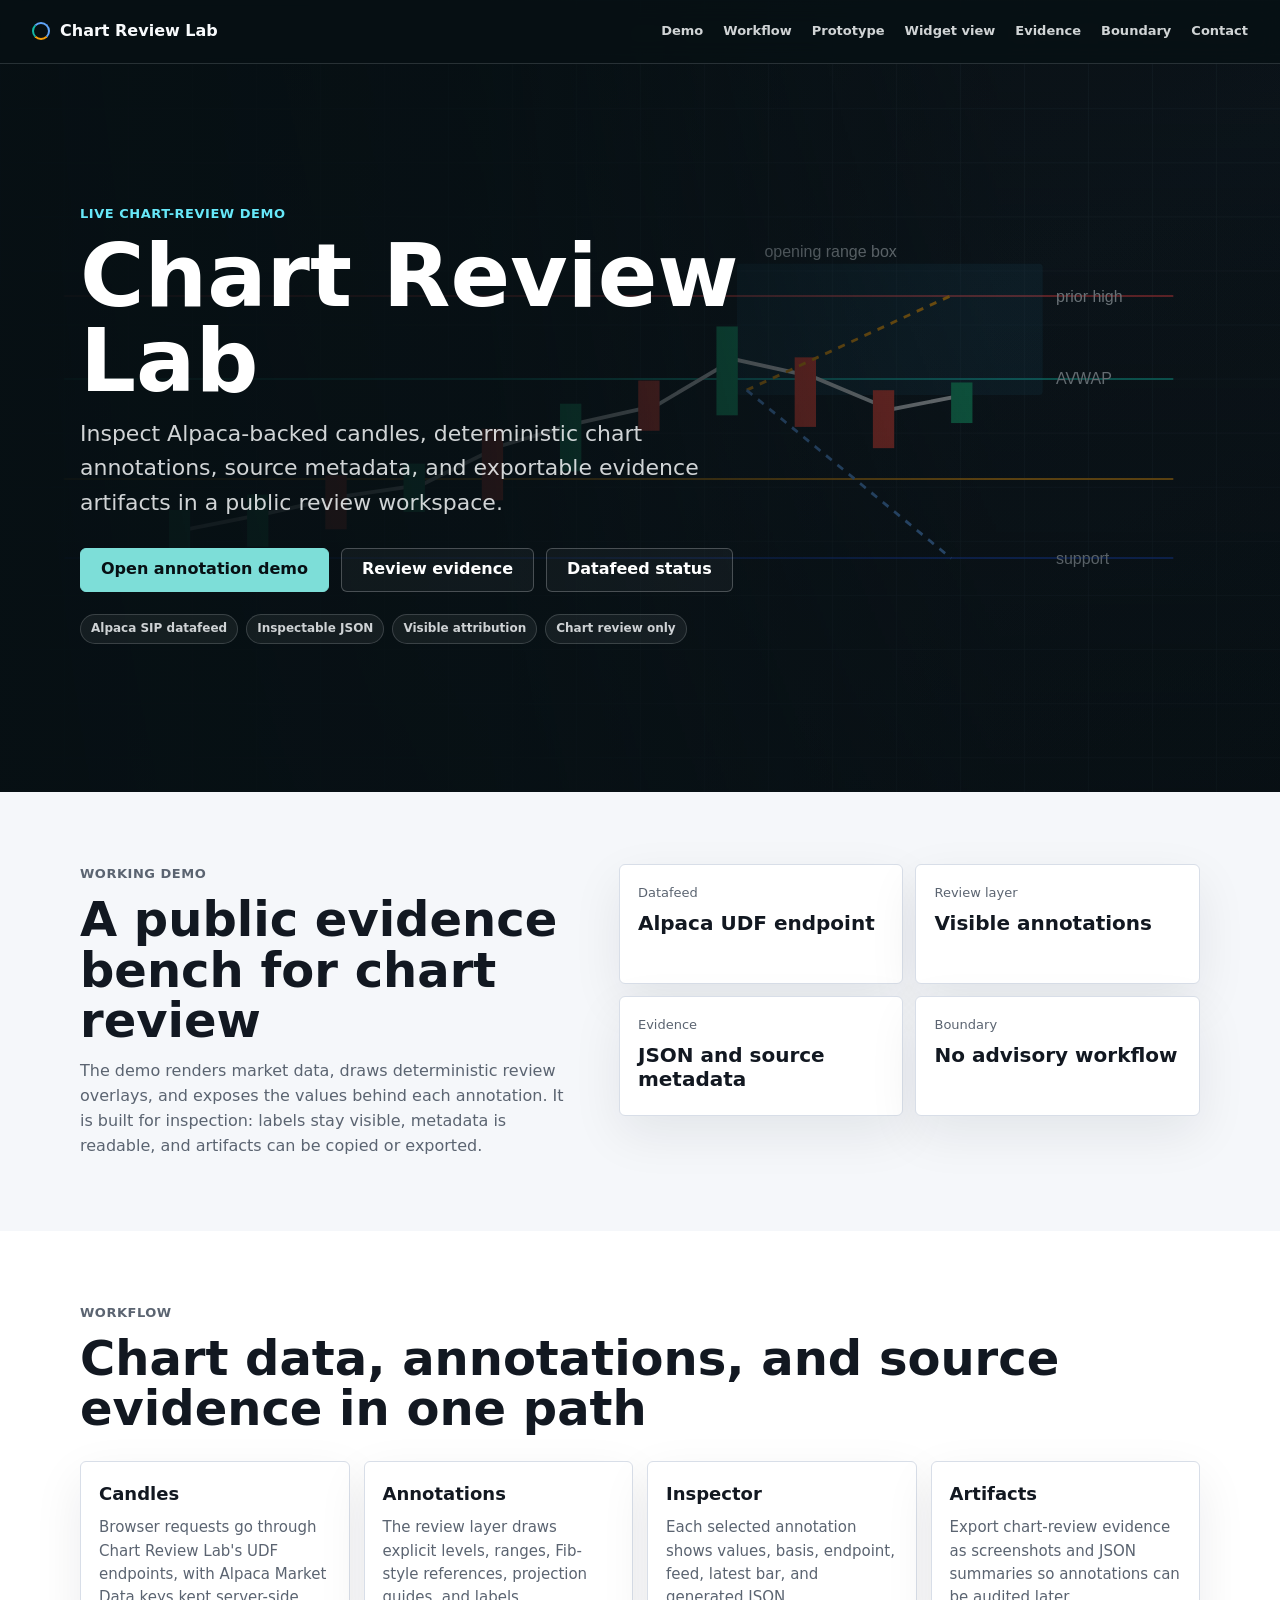
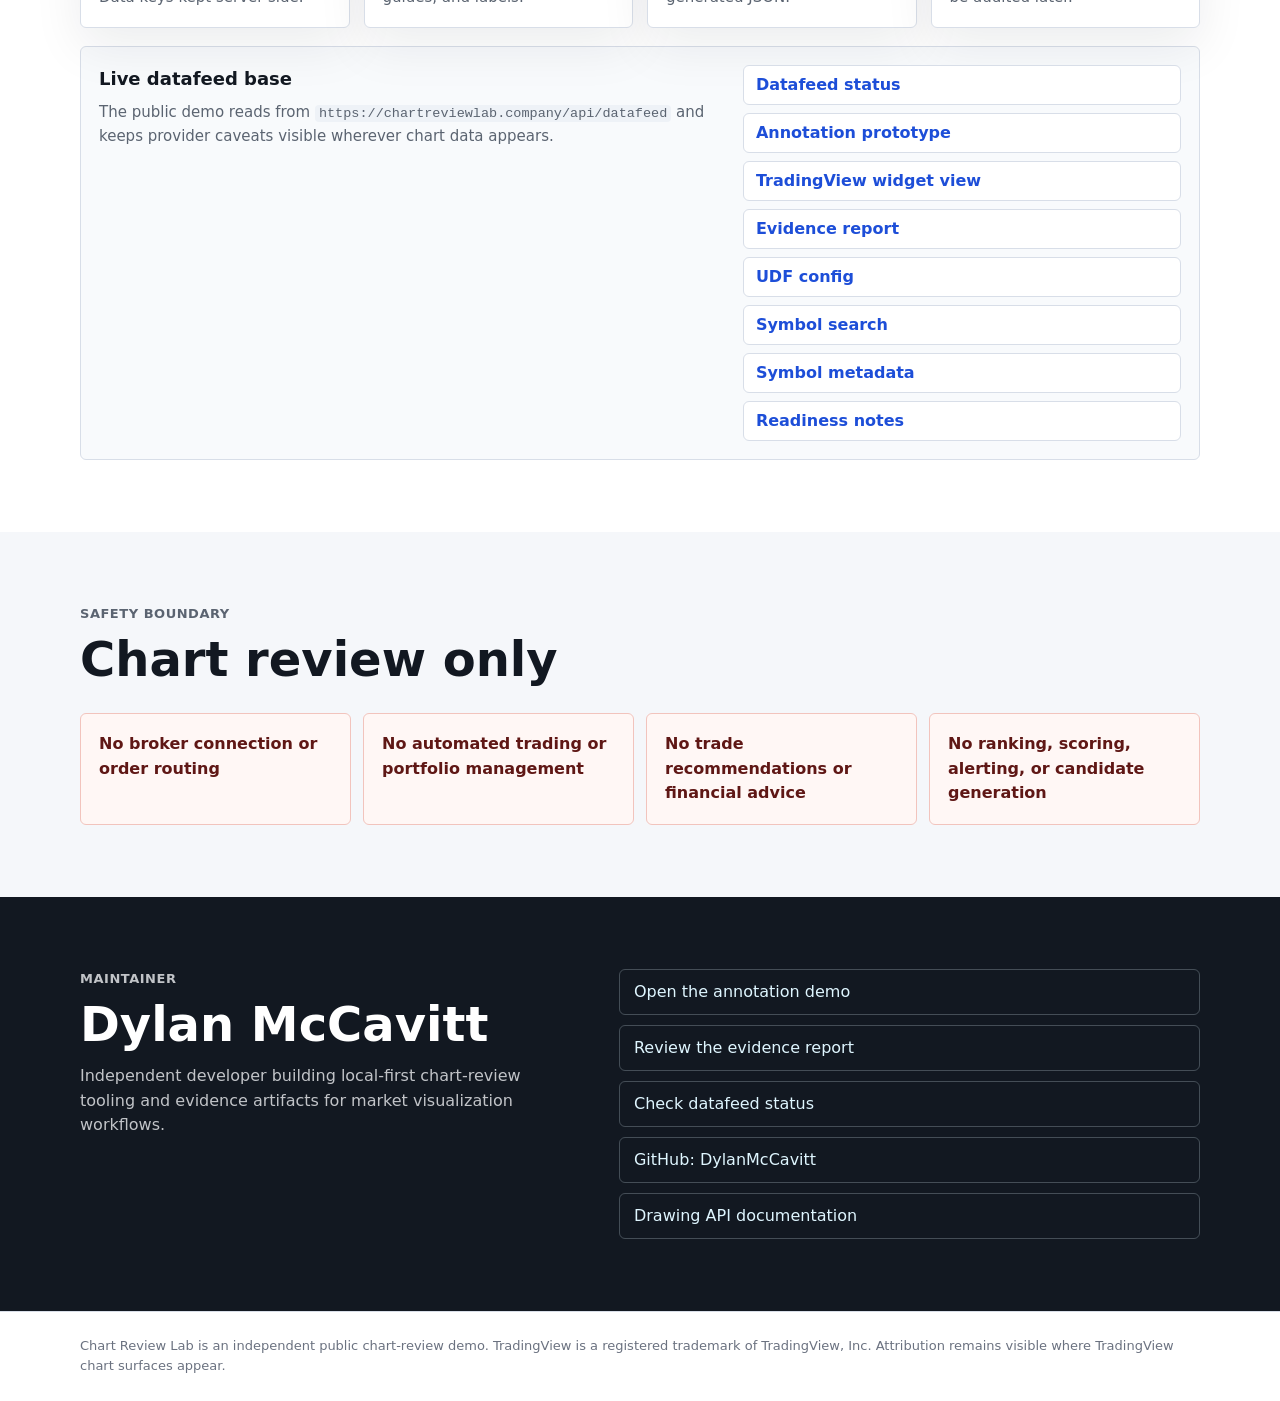
==== commit 0c21f592: "landing-polish: refine production demo" ====
--- a/index.html
+++ b/index.html
@@ -3,10 +3,10 @@
 <head>
   <meta charset="utf-8">
   <meta name="viewport" content="width=device-width, initial-scale=1">
-  <title>Chart Review Lab | Advanced Charts Request</title>
+  <title>Chart Review Lab | Chart Review Demo</title>
   <meta
     name="description"
-    content="Public chart-review and annotation prototype requesting TradingView Advanced Charts access for official drawing API integration."
+    content="Public chart-review demo with Alpaca-backed candles, deterministic annotations, source metadata, and exportable evidence artifacts."
   >
   <link rel="stylesheet" href="styles.css">
 </head>
@@ -17,13 +17,12 @@
       <span>Chart Review Lab</span>
     </a>
     <nav aria-label="Primary navigation">
-      <a href="#intent">Intent</a>
-      <a href="#integration">Integration</a>
+      <a href="#demo">Demo</a>
+      <a href="#workflow">Workflow</a>
       <a href="/prototype">Prototype</a>
-      <a href="/widget-demo">Widget demo</a>
-      <a href="/advanced-charts">Advanced Charts</a>
+      <a href="/widget-demo">Widget view</a>
       <a href="/evidence">Evidence</a>
-      <a href="#boundaries">Boundaries</a>
+      <a href="#boundaries">Boundary</a>
       <a href="#contact">Contact</a>
     </nav>
   </header>
@@ -72,79 +71,80 @@
       </svg>
 
       <div class="hero-copy">
-        <p class="eyebrow">Public Advanced Charts integration request</p>
+        <p class="eyebrow">Live chart-review demo</p>
         <h1 id="page-title">Chart Review Lab</h1>
         <p class="hero-text">
-          A public chart-review workspace for annotating market structure with official TradingView drawing APIs:
-          levels, range boxes, Fib-style references, projection lines, and review labels.
+          Inspect Alpaca-backed candles, deterministic chart annotations, source metadata, and exportable evidence
+          artifacts in a public review workspace.
         </p>
         <div class="hero-actions" aria-label="Primary links">
-          <a class="button primary" href="#integration">Integration plan</a>
-          <a class="button secondary" href="/prototype">Annotation prototype</a>
-          <a class="button secondary" href="/widget-demo">Widget fallback</a>
-          <a class="button secondary" href="/advanced-charts">Adapter scaffold</a>
-          <a class="button secondary" href="/evidence">Evidence handoff</a>
-          <a class="button secondary" href="https://github.com/DylanMcCavitt">GitHub profile</a>
-        </div>
-      </div>
-    </section>
-
-    <section id="intent" class="band light" aria-labelledby="intent-title">
+          <a class="button primary" href="/prototype">Open annotation demo</a>
+          <a class="button secondary" href="/evidence">Review evidence</a>
+          <a class="button secondary" href="/api/datafeed/status">Datafeed status</a>
+        </div>
+        <div class="hero-status-row" aria-label="Demo proof points">
+          <span>Alpaca SIP datafeed</span>
+          <span>Inspectable JSON</span>
+          <span>Visible attribution</span>
+          <span>Chart review only</span>
+        </div>
+      </div>
+    </section>
+
+    <section id="demo" class="band light" aria-labelledby="demo-title">
       <div class="content two-column">
         <div>
-          <p class="eyebrow">Use case</p>
-          <h2 id="intent-title">Public chart-review annotations</h2>
+          <p class="eyebrow">Working demo</p>
+          <h2 id="demo-title">A public evidence bench for chart review</h2>
           <p>
-            This project is intended to be a publicly available chart-review and visualization tool. The application
-            will render charts, attach visual review evidence, and let users inspect why levels or annotations are
-            present.
+            The demo renders market data, draws deterministic review overlays, and exposes the values behind each
+            annotation. It is built for inspection: labels stay visible, metadata is readable, and artifacts can be
+            copied or exported.
           </p>
         </div>
         <div class="facts" aria-label="Project facts">
           <div>
-            <span>Product requested</span>
-            <strong>TradingView Advanced Charts</strong>
-          </div>
-          <div>
-            <span>Primary API need</span>
-            <strong>Official drawing methods</strong>
-          </div>
-          <div>
-            <span>Availability</span>
-            <strong>Public implementation</strong>
-          </div>
-          <div>
-            <span>TradingView attribution</span>
-            <strong>Visible and retained</strong>
-          </div>
-        </div>
-      </div>
-    </section>
-
-    <section id="integration" class="band" aria-labelledby="integration-title">
+            <span>Datafeed</span>
+            <strong>Alpaca UDF endpoint</strong>
+          </div>
+          <div>
+            <span>Review layer</span>
+            <strong>Visible annotations</strong>
+          </div>
+          <div>
+            <span>Evidence</span>
+            <strong>JSON and source metadata</strong>
+          </div>
+          <div>
+            <span>Boundary</span>
+            <strong>No advisory workflow</strong>
+          </div>
+        </div>
+      </div>
+    </section>
+
+    <section id="workflow" class="band" aria-labelledby="workflow-title">
       <div class="content">
-        <p class="eyebrow">Integration plan</p>
-        <h2 id="integration-title">Advanced Charts with an owned datafeed</h2>
+        <p class="eyebrow">Workflow</p>
+        <h2 id="workflow-title">Chart data, annotations, and source evidence in one path</h2>
         <div class="implementation-grid">
           <article>
-            <h3>Chart library</h3>
-            <p>
-              Use the self-hosted Advanced Charts library in a public web application with the required TradingView
-              attribution visible.
-            </p>
-          </article>
-          <article>
-            <h3>Datafeed</h3>
-            <p>
-              Connect the chart through a dedicated backend UDF adapter backed by Alpaca Market Data with keys stored
+            <h3>Candles</h3>
+            <p>
+              Browser requests go through Chart Review Lab's UDF endpoints, with Alpaca Market Data keys kept
               server-side.
             </p>
           </article>
           <article>
-            <h3>Drawing API</h3>
-            <p>
-              Use official methods such as <code>createShape</code>, <code>createMultipointShape</code>,
-              <code>getAllShapes</code>, and <code>removeEntity</code> for review annotations.
+            <h3>Annotations</h3>
+            <p>
+              The review layer draws explicit levels, ranges, Fib-style references, projection guides, and labels.
+            </p>
+          </article>
+          <article>
+            <h3>Inspector</h3>
+            <p>
+              Each selected annotation shows values, basis, endpoint, feed, latest bar, and generated JSON.
             </p>
           </article>
           <article>
@@ -156,21 +156,21 @@
         </div>
         <div class="datafeed-panel" aria-label="Datafeed endpoints">
           <div>
-            <h3>Working datafeed URL</h3>
-            <p>
-              Advanced Charts can point its UDF adapter at
-              <code>https://chartreviewlab.company/api/datafeed</code>.
+            <h3>Live datafeed base</h3>
+            <p>
+              The public demo reads from <code>https://chartreviewlab.company/api/datafeed</code> and keeps provider
+              caveats visible wherever chart data appears.
             </p>
           </div>
           <div class="datafeed-links">
             <a href="/api/datafeed/status">Datafeed status</a>
             <a href="/prototype">Annotation prototype</a>
-            <a href="/widget-demo">Widget fallback demo</a>
-            <a href="/advanced-charts">Advanced Charts scaffold</a>
-            <a href="/evidence">Evidence artifact handoff</a>
+            <a href="/widget-demo">TradingView widget view</a>
+            <a href="/evidence">Evidence report</a>
             <a href="/api/datafeed/config">UDF config</a>
             <a href="/api/datafeed/search?query=NVDA">Symbol search</a>
             <a href="/api/datafeed/symbols?symbol=NASDAQ:NVDA">Symbol metadata</a>
+            <a href="/docs/advanced-charts-readiness.md">Readiness notes</a>
           </div>
         </div>
       </div>
@@ -200,8 +200,10 @@
           </p>
         </div>
         <div class="contact-links" aria-label="Contact links">
+          <a href="/prototype">Open the annotation demo</a>
+          <a href="/evidence">Review the evidence report</a>
+          <a href="/api/datafeed/status">Check datafeed status</a>
           <a href="https://github.com/DylanMcCavitt">GitHub: DylanMcCavitt</a>
-          <a href="https://www.tradingview.com/advanced-charts/">TradingView Advanced Charts request page</a>
           <a href="https://www.tradingview.com/charting-library-docs/latest/ui_elements/drawings/drawings-api/">Drawing API documentation</a>
         </div>
       </div>
@@ -210,8 +212,8 @@
 
   <footer>
     <p>
-      Chart Review Lab is an independent public integration request prototype. TradingView is a registered trademark
-      of TradingView, Inc. Attribution will remain visible in the final Advanced Charts implementation.
+      Chart Review Lab is an independent public chart-review demo. TradingView is a registered trademark of
+      TradingView, Inc. Attribution remains visible where TradingView chart surfaces appear.
     </p>
   </footer>
 </body>
--- a/styles.css
+++ b/styles.css
@@ -8,7 +8,7 @@
   --teal: #0f766e;
   --amber: #b45309;
   --red: #b42318;
-  --shadow: 0 18px 60px rgba(18, 24, 33, 0.12);
+  --shadow: 0 18px 50px rgba(18, 24, 33, 0.08);
 }
 
 * {
@@ -40,9 +40,9 @@
   align-items: center;
   justify-content: space-between;
   min-height: 64px;
-  padding: 0 28px;
+  padding: 0 32px;
   color: #f8fafc;
-  background: rgba(7, 16, 20, 0.76);
+  background: rgba(7, 16, 20, 0.82);
   border-bottom: 1px solid rgba(216, 222, 232, 0.16);
   backdrop-filter: blur(12px);
 }
@@ -67,8 +67,9 @@
 nav {
   display: flex;
   align-items: center;
-  gap: 18px;
-  font-size: 14px;
+  gap: 20px;
+  font-size: 13px;
+  font-weight: 700;
 }
 
 nav a {
@@ -83,7 +84,7 @@
 
 .hero {
   position: relative;
-  min-height: 86vh;
+  min-height: 88vh;
   display: flex;
   align-items: center;
   overflow: hidden;
@@ -97,6 +98,7 @@
   width: 100%;
   height: 100%;
   overflow: hidden;
+  opacity: 0.86;
 }
 
 .hero::after {
@@ -104,16 +106,16 @@
   position: absolute;
   inset: 0;
   background:
-    linear-gradient(90deg, rgba(7, 16, 20, 0.96) 0%, rgba(7, 16, 20, 0.78) 34%, rgba(7, 16, 20, 0.24) 72%),
-    linear-gradient(0deg, rgba(7, 16, 20, 0.34), rgba(7, 16, 20, 0.08));
+    linear-gradient(90deg, rgba(7, 16, 20, 0.97) 0%, rgba(7, 16, 20, 0.82) 38%, rgba(7, 16, 20, 0.28) 78%),
+    linear-gradient(0deg, rgba(7, 16, 20, 0.44), rgba(7, 16, 20, 0.05));
 }
 
 .hero-copy {
   position: relative;
   z-index: 1;
-  width: min(680px, calc(100% - 48px));
+  width: min(760px, calc(100% - 48px));
   margin-left: max(24px, calc((100vw - 1120px) / 2));
-  padding-top: 48px;
+  padding-top: 56px;
 }
 
 .eyebrow {
@@ -138,8 +140,8 @@
 
 h1 {
   margin: 0;
-  font-size: clamp(46px, 8vw, 94px);
-  line-height: 0.94;
+  font-size: clamp(46px, 7.2vw, 88px);
+  line-height: 0.96;
 }
 
 h2 {
@@ -158,9 +160,9 @@
 }
 
 .hero-text {
-  max-width: 620px;
+  max-width: 680px;
   color: rgba(248, 250, 252, 0.84);
-  font-size: clamp(18px, 2.2vw, 24px);
+  font-size: clamp(18px, 2vw, 22px);
 }
 
 .hero-actions {
@@ -175,21 +177,54 @@
   align-items: center;
   justify-content: center;
   min-height: 44px;
-  padding: 0 18px;
-  border: 1px solid rgba(248, 250, 252, 0.28);
+  padding: 0 20px;
+  border: 1px solid rgba(248, 250, 252, 0.24);
   border-radius: 6px;
   text-decoration: none;
   font-weight: 700;
+  transition: background-color 160ms ease, border-color 160ms ease, color 160ms ease, transform 160ms ease;
+}
+
+.button:active {
+  transform: scale(0.98);
 }
 
 .button.primary {
   color: #071014;
-  background: #67e8f9;
-  border-color: #67e8f9;
+  background: #7dded8;
+  border-color: #7dded8;
 }
 
 .button.secondary {
   color: #ffffff;
+  background: rgba(248, 250, 252, 0.04);
+}
+
+.button.secondary:hover,
+.button.secondary:focus {
+  background: rgba(248, 250, 252, 0.11);
+  border-color: rgba(248, 250, 252, 0.42);
+}
+
+.hero-status-row {
+  display: flex;
+  flex-wrap: wrap;
+  gap: 8px;
+  max-width: 720px;
+  margin-top: 22px;
+}
+
+.hero-status-row span {
+  display: inline-flex;
+  align-items: center;
+  min-height: 30px;
+  padding: 0 10px;
+  color: rgba(248, 250, 252, 0.82);
+  background: rgba(248, 250, 252, 0.06);
+  border: 1px solid rgba(248, 250, 252, 0.16);
+  border-radius: 999px;
+  font-size: 12px;
+  font-weight: 800;
 }
 
 .workspace-page {
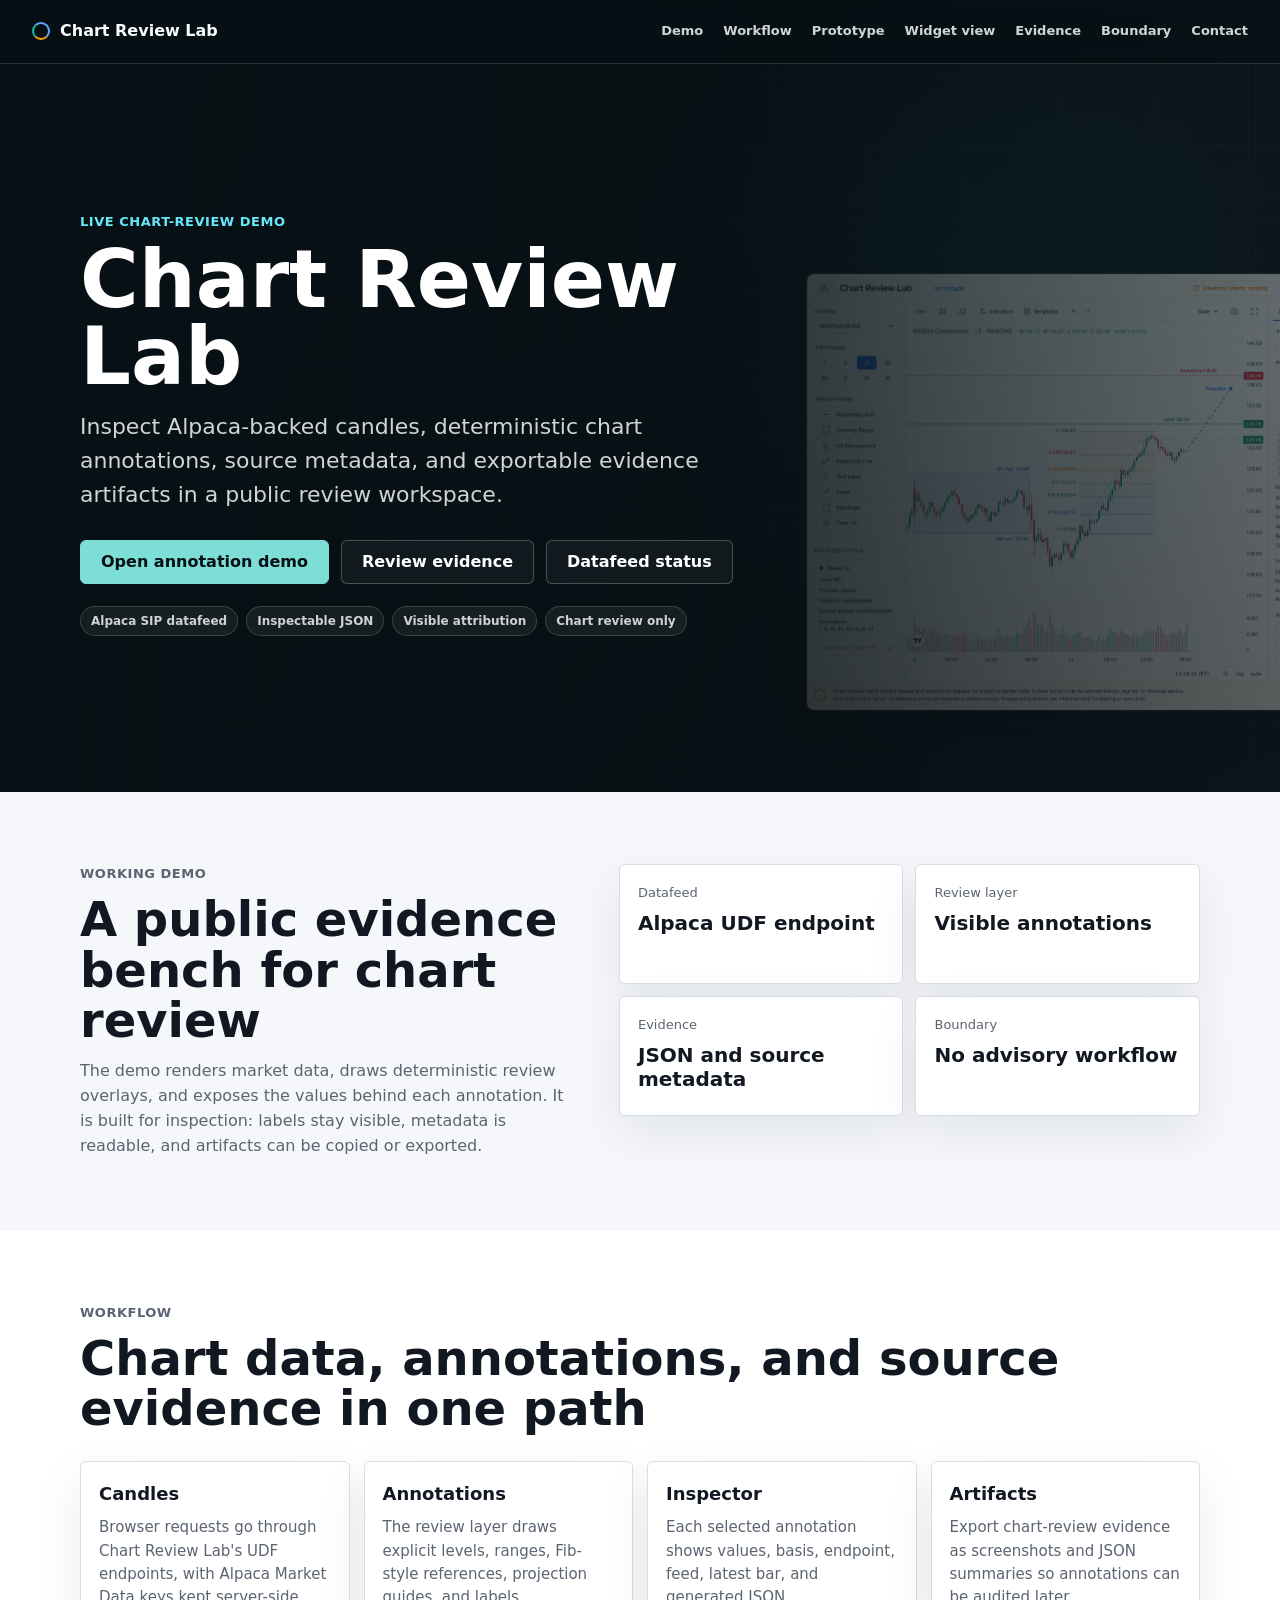
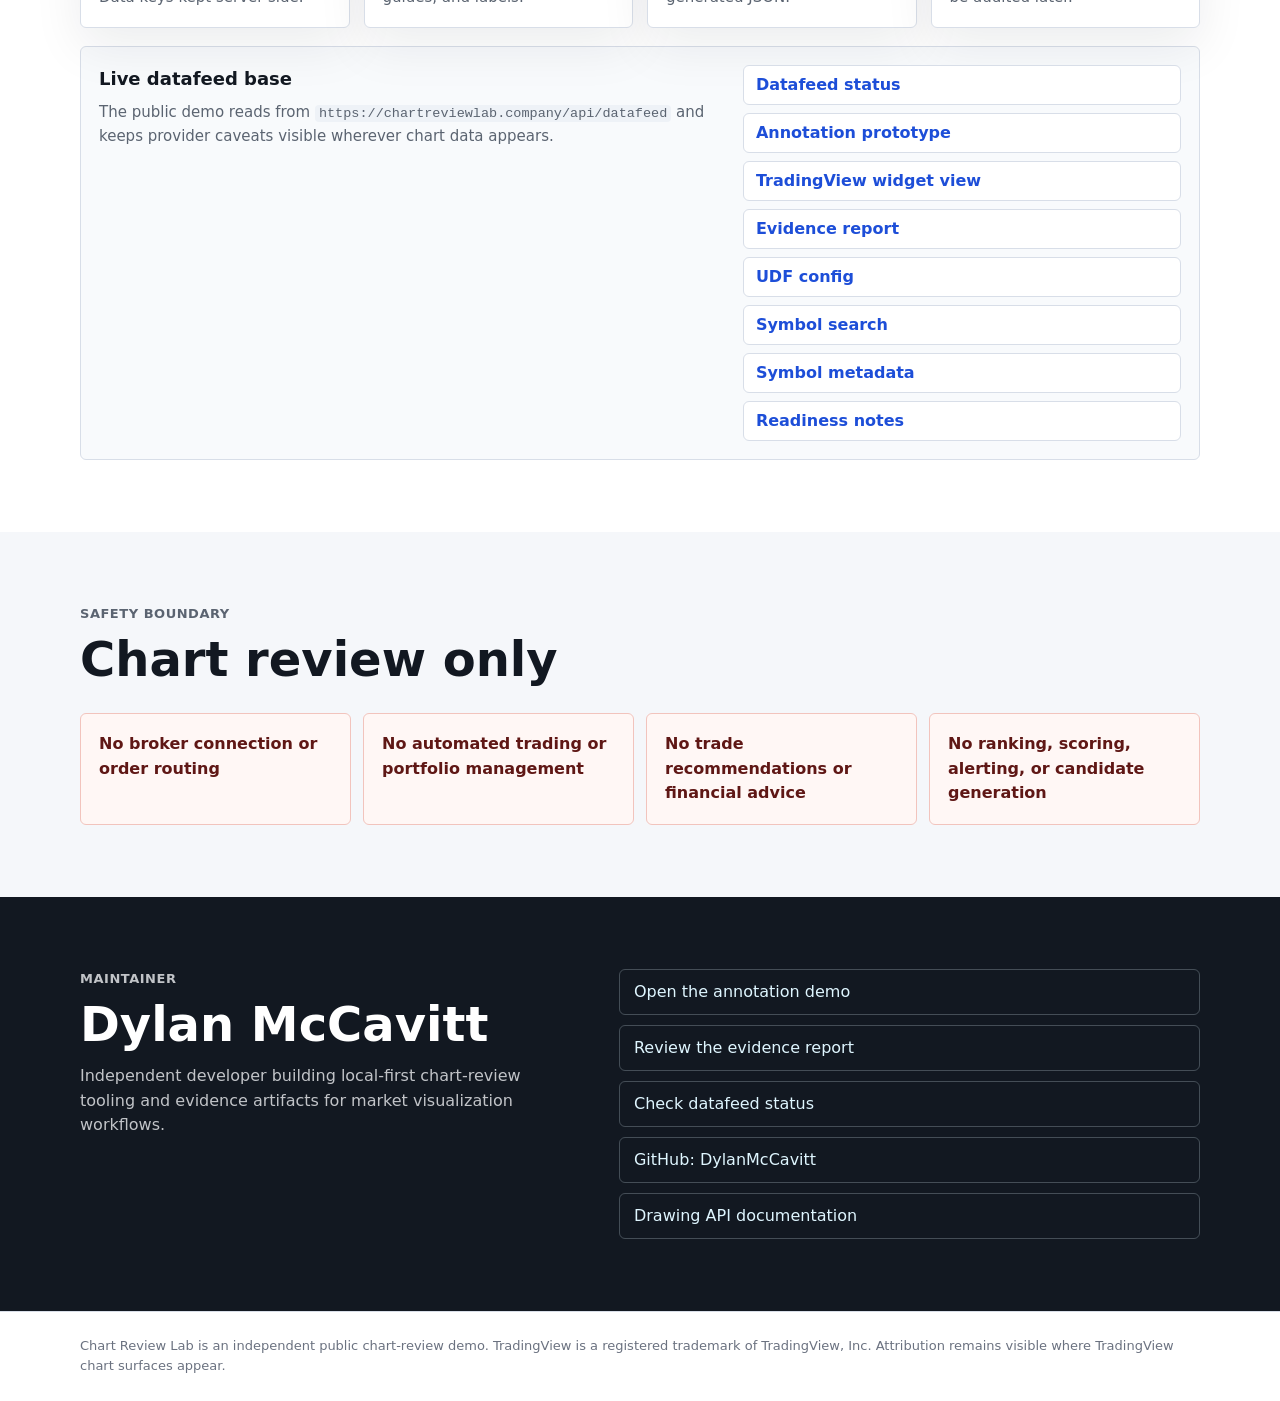
==== commit 75fef3bc: "landing-hero: clean up background" ====
--- a/index.html
+++ b/index.html
@@ -29,46 +29,13 @@
 
   <main id="top">
     <section class="hero" aria-labelledby="page-title">
-      <svg class="chart-scene" viewBox="0 0 1440 820" preserveAspectRatio="none" aria-hidden="true">
-        <defs>
-          <linearGradient id="depth" x1="0" x2="1" y1="0" y2="1">
-            <stop offset="0" stop-color="#071014"/>
-            <stop offset="0.58" stop-color="#101820"/>
-            <stop offset="1" stop-color="#0b1117"/>
-          </linearGradient>
-          <pattern id="grid" width="72" height="56" patternUnits="userSpaceOnUse">
-            <path d="M72 0H0V56" fill="none" stroke="#26323d" stroke-width="1"/>
-          </pattern>
-        </defs>
-        <rect width="1440" height="820" fill="url(#depth)"/>
-        <rect width="1440" height="820" fill="url(#grid)" opacity="0.8"/>
-        <g opacity="0.92">
-          <path d="M72 578H1320" stroke="#1d4ed8" stroke-width="2" opacity="0.7"/>
-          <path d="M72 496H1320" stroke="#f59e0b" stroke-width="2" opacity="0.86"/>
-          <path d="M72 392H1320" stroke="#14b8a6" stroke-width="2" opacity="0.86"/>
-          <path d="M72 306H1320" stroke="#ef4444" stroke-width="2" opacity="0.78"/>
-          <rect x="830" y="274" width="342" height="134" rx="3" fill="#38bdf8" opacity="0.12" stroke="#38bdf8" stroke-width="2"/>
-          <path d="M210 548L298 532L386 514L474 502L562 462L650 438L738 420L826 372L914 390L1002 424L1090 408" fill="none" stroke="#e5e7eb" stroke-width="4"/>
-          <g fill="#19a974">
-            <rect x="190" y="528" width="24" height="58"/><rect x="278" y="512" width="24" height="54"/>
-            <rect x="454" y="480" width="24" height="50"/><rect x="630" y="418" width="24" height="70"/>
-            <rect x="806" y="338" width="24" height="92"/><rect x="1070" y="396" width="24" height="42"/>
-          </g>
-          <g fill="#f04438">
-            <rect x="366" y="492" width="24" height="56"/><rect x="542" y="444" width="24" height="74"/>
-            <rect x="718" y="394" width="24" height="52"/><rect x="894" y="370" width="24" height="72"/>
-            <rect x="982" y="404" width="24" height="60"/>
-          </g>
-          <path d="M840 404L1070 306" stroke="#f59e0b" stroke-width="3" stroke-dasharray="8 8"/>
-          <path d="M840 404L1070 578" stroke="#60a5fa" stroke-width="3" stroke-dasharray="8 8"/>
-          <g font-family="-apple-system, BlinkMacSystemFont, Segoe UI, sans-serif" font-size="18" fill="#dce3ea">
-            <text x="1188" y="313">prior high</text>
-            <text x="1188" y="398">AVWAP</text>
-            <text x="1188" y="584">support</text>
-            <text x="860" y="266">opening range box</text>
-          </g>
-        </g>
-      </svg>
+      <div class="hero-grid" aria-hidden="true"></div>
+      <img
+        class="hero-product-shot"
+        src="/docs/assets/chart-review-lab-evidence-bench.png"
+        alt=""
+        aria-hidden="true"
+      >
 
       <div class="hero-copy">
         <p class="eyebrow">Live chart-review demo</p>
--- a/styles.css
+++ b/styles.css
@@ -88,17 +88,33 @@
   display: flex;
   align-items: center;
   overflow: hidden;
-  background: #071014;
+  background:
+    radial-gradient(circle at 78% 38%, rgba(20, 184, 166, 0.12), transparent 34%),
+    linear-gradient(120deg, #071014 0%, #0b1117 54%, #101820 100%);
   color: #ffffff;
 }
 
-.chart-scene {
+.hero-grid {
   position: absolute;
   inset: 0;
-  width: 100%;
-  height: 100%;
-  overflow: hidden;
-  opacity: 0.86;
+  background-image:
+    linear-gradient(rgba(216, 222, 232, 0.045) 1px, transparent 1px),
+    linear-gradient(90deg, rgba(216, 222, 232, 0.045) 1px, transparent 1px);
+  background-size: 96px 72px;
+  mask-image: linear-gradient(90deg, rgba(0, 0, 0, 0.24), rgba(0, 0, 0, 0.78));
+}
+
+.hero-product-shot {
+  position: absolute;
+  right: max(-140px, calc((100vw - 1280px) / 2 - 180px));
+  bottom: 9vh;
+  width: min(48vw, 700px);
+  max-height: 62vh;
+  object-fit: contain;
+  opacity: 0.5;
+  border: 1px solid rgba(216, 222, 232, 0.16);
+  border-radius: 8px;
+  box-shadow: 0 30px 100px rgba(0, 0, 0, 0.34);
 }
 
 .hero::after {
@@ -106,14 +122,14 @@
   position: absolute;
   inset: 0;
   background:
-    linear-gradient(90deg, rgba(7, 16, 20, 0.97) 0%, rgba(7, 16, 20, 0.82) 38%, rgba(7, 16, 20, 0.28) 78%),
-    linear-gradient(0deg, rgba(7, 16, 20, 0.44), rgba(7, 16, 20, 0.05));
+    linear-gradient(90deg, rgba(7, 16, 20, 0.98) 0%, rgba(7, 16, 20, 0.9) 39%, rgba(7, 16, 20, 0.48) 75%, rgba(7, 16, 20, 0.22) 100%),
+    linear-gradient(0deg, rgba(7, 16, 20, 0.22), rgba(7, 16, 20, 0));
 }
 
 .hero-copy {
   position: relative;
   z-index: 1;
-  width: min(760px, calc(100% - 48px));
+  width: min(680px, calc(100% - 48px));
   margin-left: max(24px, calc((100vw - 1120px) / 2));
   padding-top: 56px;
 }
@@ -140,7 +156,7 @@
 
 h1 {
   margin: 0;
-  font-size: clamp(46px, 7.2vw, 88px);
+  font-size: clamp(46px, 6.4vw, 80px);
   line-height: 0.96;
 }
 
@@ -1421,6 +1437,12 @@
   margin-top: 6px;
 }
 
+@media (max-width: 1100px) {
+  .hero-product-shot {
+    display: none;
+  }
+}
+
 @media (max-width: 980px) {
   .implementation-grid,
   .boundary-list {
@@ -1512,9 +1534,14 @@
     padding-bottom: 44px;
   }
 
+  .hero-grid {
+    background-size: 72px 56px;
+    mask-image: linear-gradient(0deg, rgba(0, 0, 0, 0.52), rgba(0, 0, 0, 0.18));
+  }
+
   .hero::after {
     background:
-      linear-gradient(0deg, rgba(7, 16, 20, 0.96) 0%, rgba(7, 16, 20, 0.72) 54%, rgba(7, 16, 20, 0.24) 100%);
+      linear-gradient(0deg, rgba(7, 16, 20, 0.98) 0%, rgba(7, 16, 20, 0.86) 64%, rgba(7, 16, 20, 0.56) 100%);
   }
 
   .hero-copy {
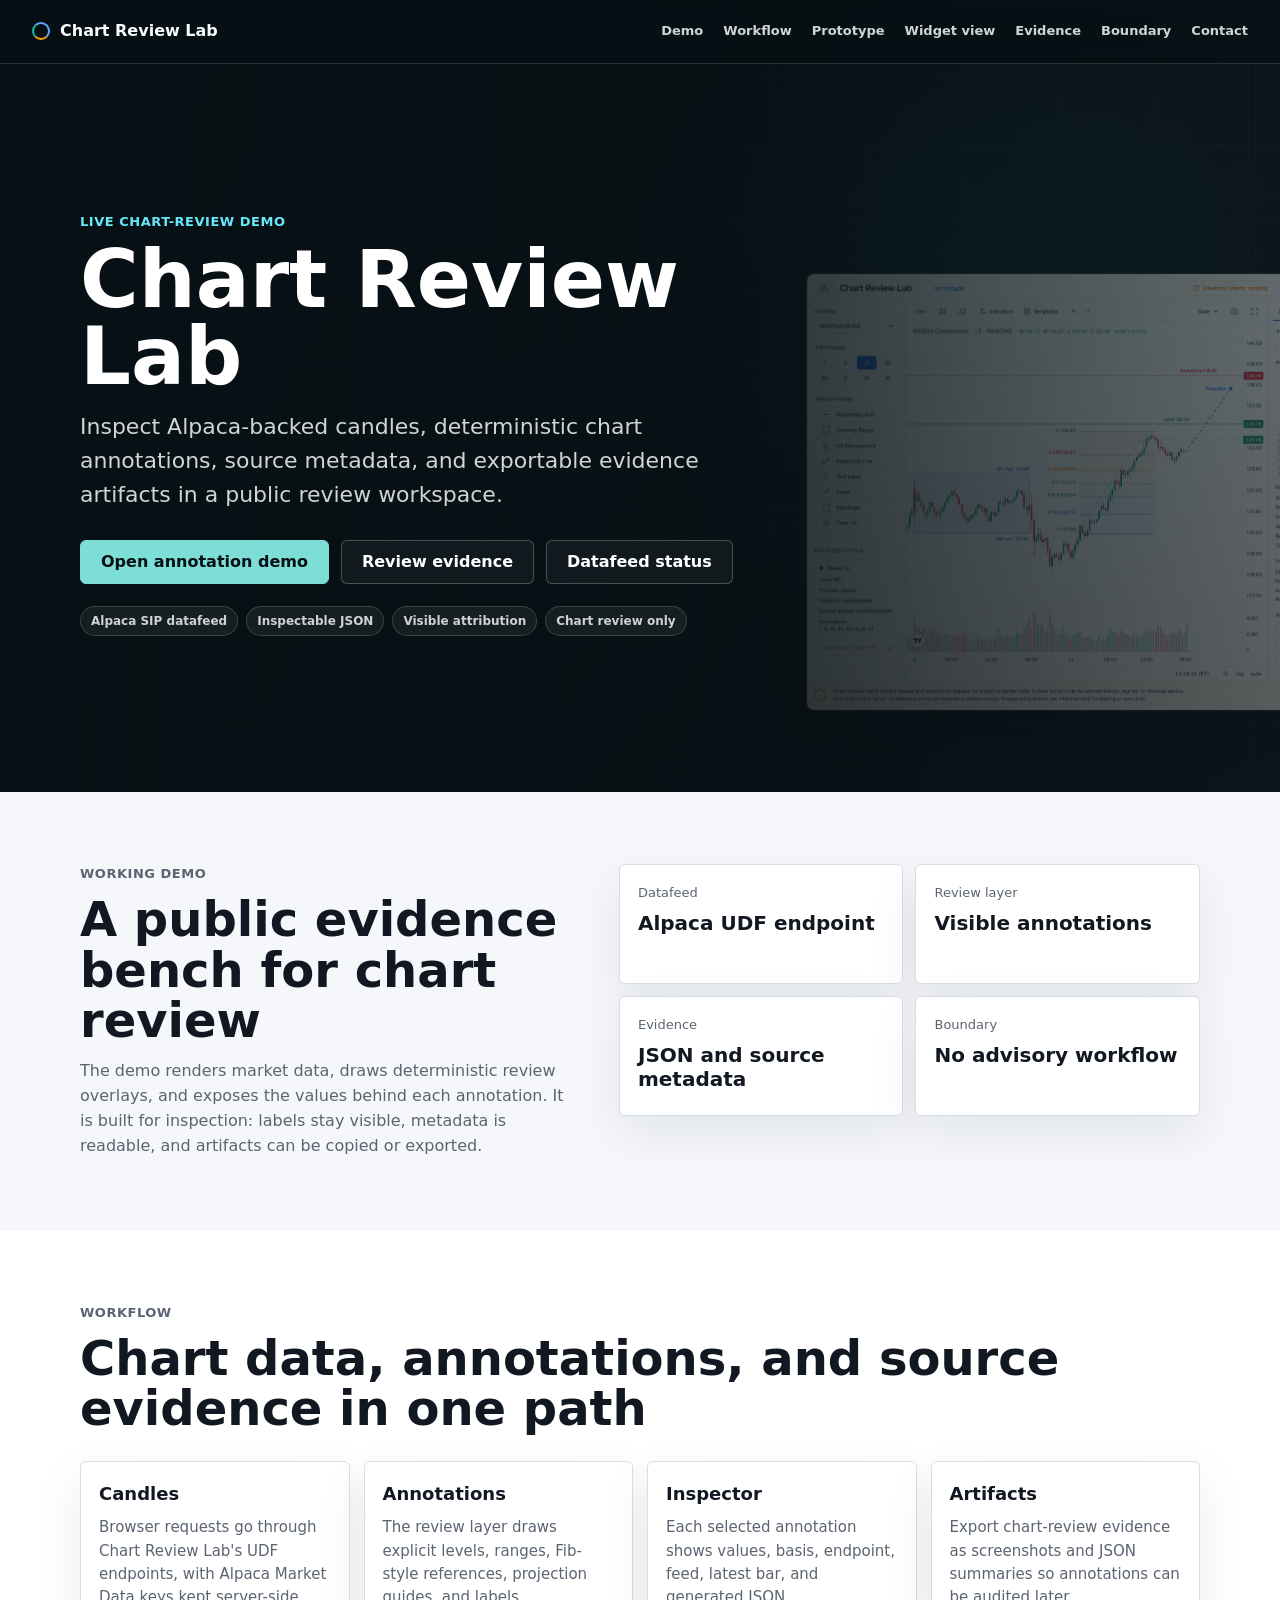
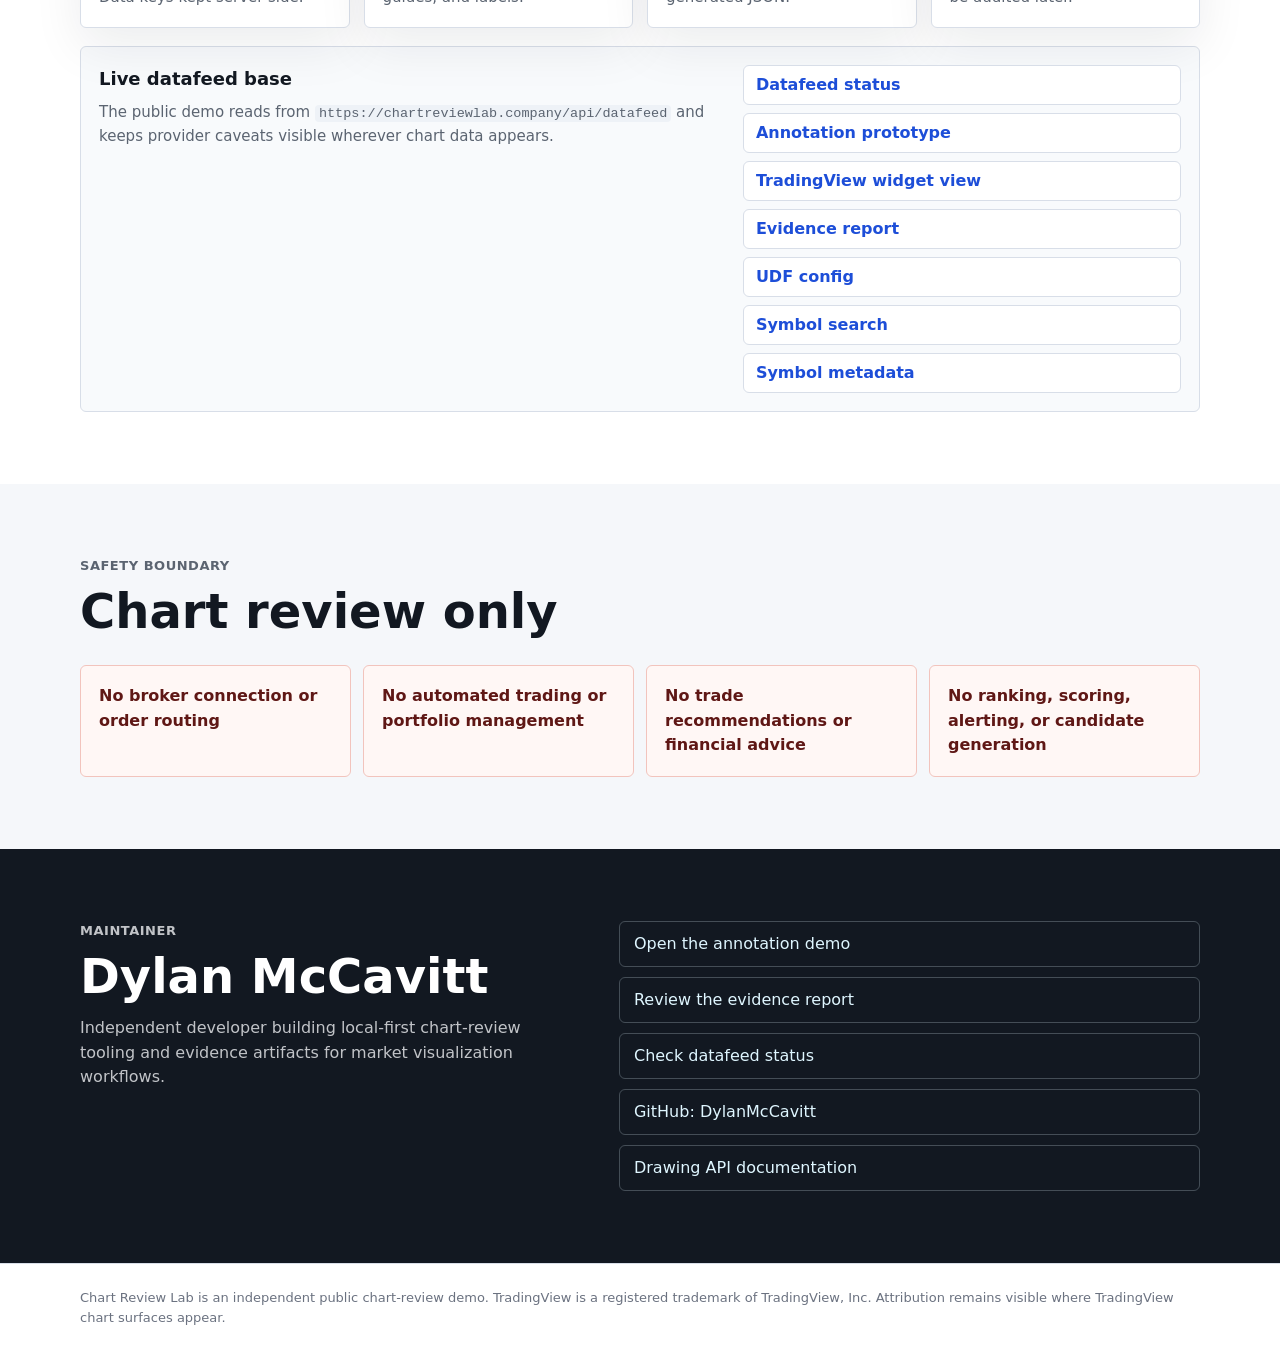
==== commit 5f0dcb59: "site-polish: remove public doc artifacts" ====
--- a/index.html
+++ b/index.html
@@ -137,7 +137,6 @@
             <a href="/api/datafeed/config">UDF config</a>
             <a href="/api/datafeed/search?query=NVDA">Symbol search</a>
             <a href="/api/datafeed/symbols?symbol=NASDAQ:NVDA">Symbol metadata</a>
-            <a href="/docs/advanced-charts-readiness.md">Readiness notes</a>
           </div>
         </div>
       </div>
--- a/styles.css
+++ b/styles.css
@@ -854,7 +854,7 @@
   font-size: 12px;
 }
 
-.advanced-placeholder {
+.advanced-mount {
   display: flex;
   min-height: min(68vh, 720px);
   padding: clamp(18px, 4vw, 42px);
@@ -866,14 +866,14 @@
     repeating-linear-gradient(90deg, #edf2f7 0, #edf2f7 1px, transparent 1px, transparent 72px);
 }
 
-.advanced-placeholder h2 {
+.advanced-mount h2 {
   max-width: 680px;
   color: var(--ink);
   font-size: clamp(26px, 3vw, 42px);
   line-height: 1.05;
 }
 
-.advanced-placeholder p {
+.advanced-mount p {
   max-width: 760px;
   color: var(--muted);
 }
@@ -883,15 +883,15 @@
 .advanced-charts-page .workspace-panel,
 .advanced-charts-page .prototype-stage,
 .advanced-charts-page .route-links,
-.advanced-placeholder {
+.advanced-mount {
   min-width: 0;
   max-width: 100%;
 }
 
 .advanced-charts-page .prototype-intro p,
 .advanced-charts-page .panel-section p,
-.advanced-placeholder p,
-.advanced-placeholder code {
+.advanced-mount p,
+.advanced-mount code {
   overflow-wrap: anywhere;
 }
 
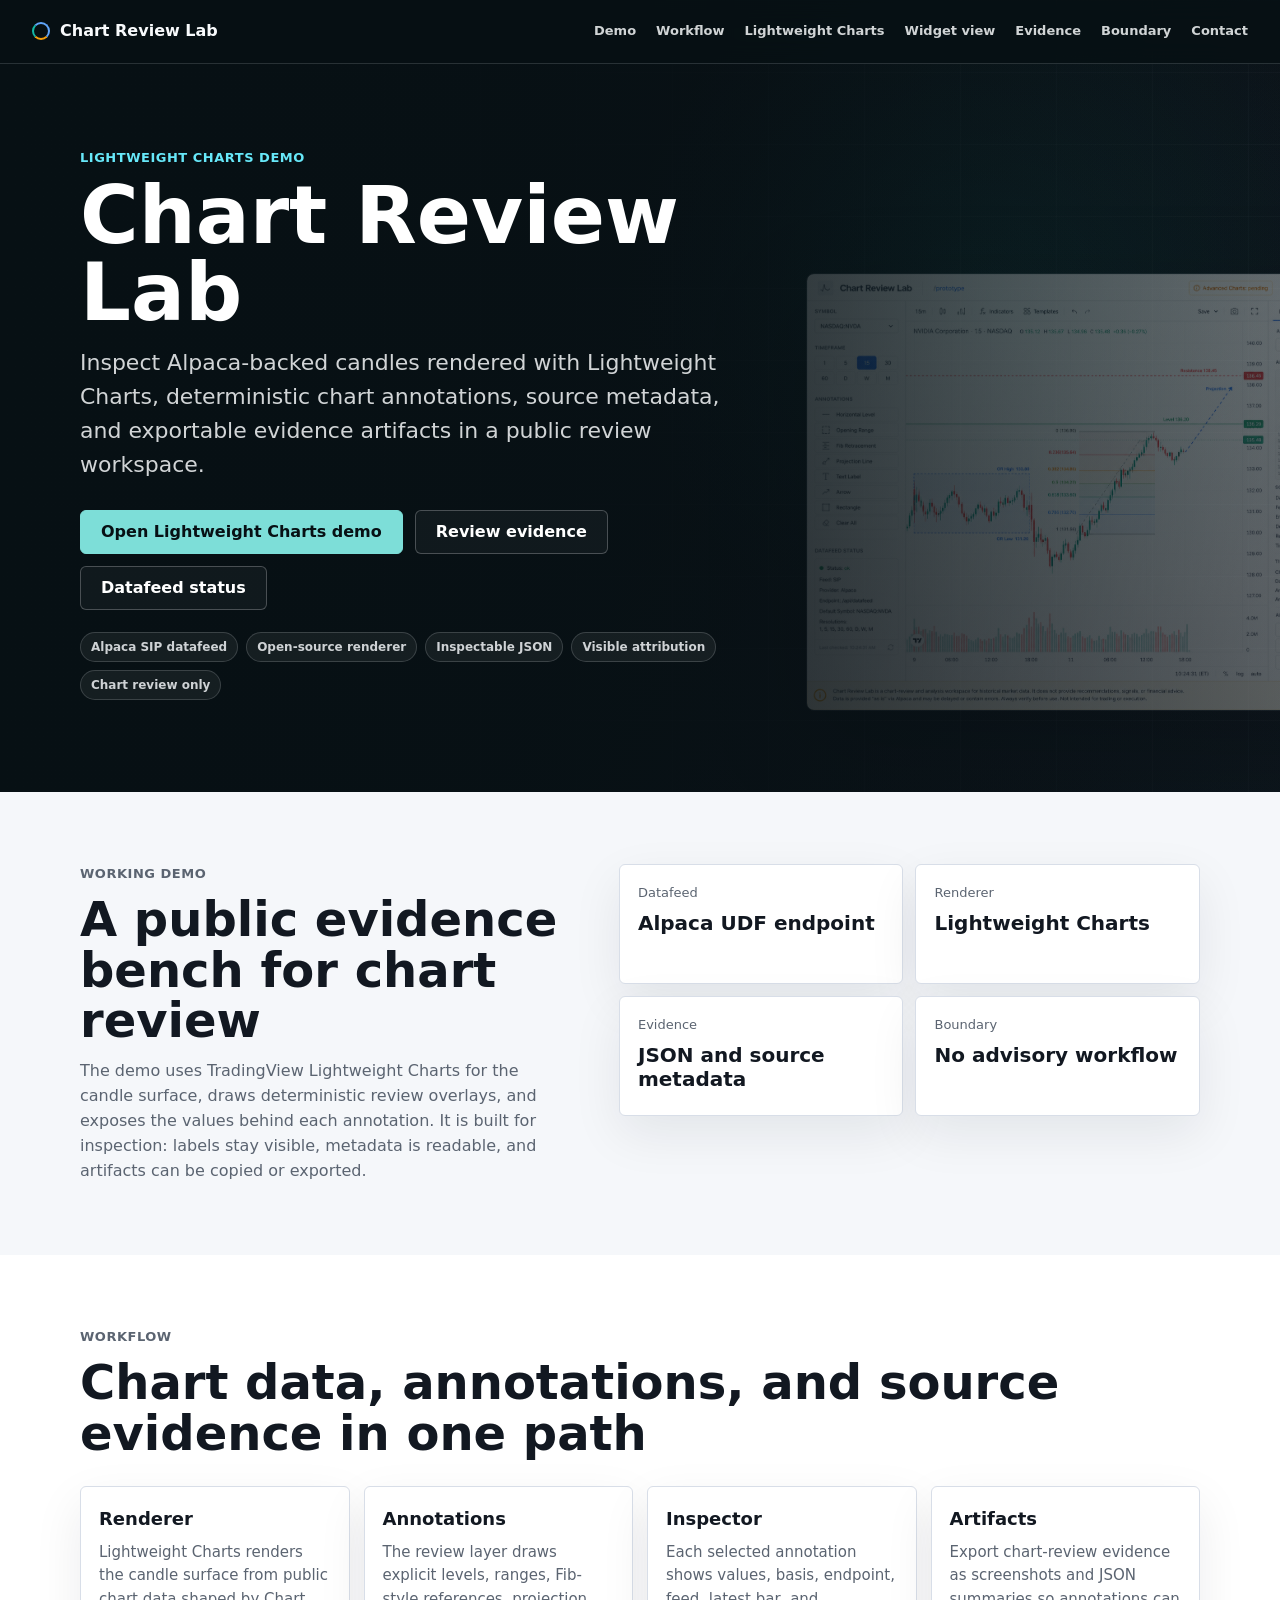
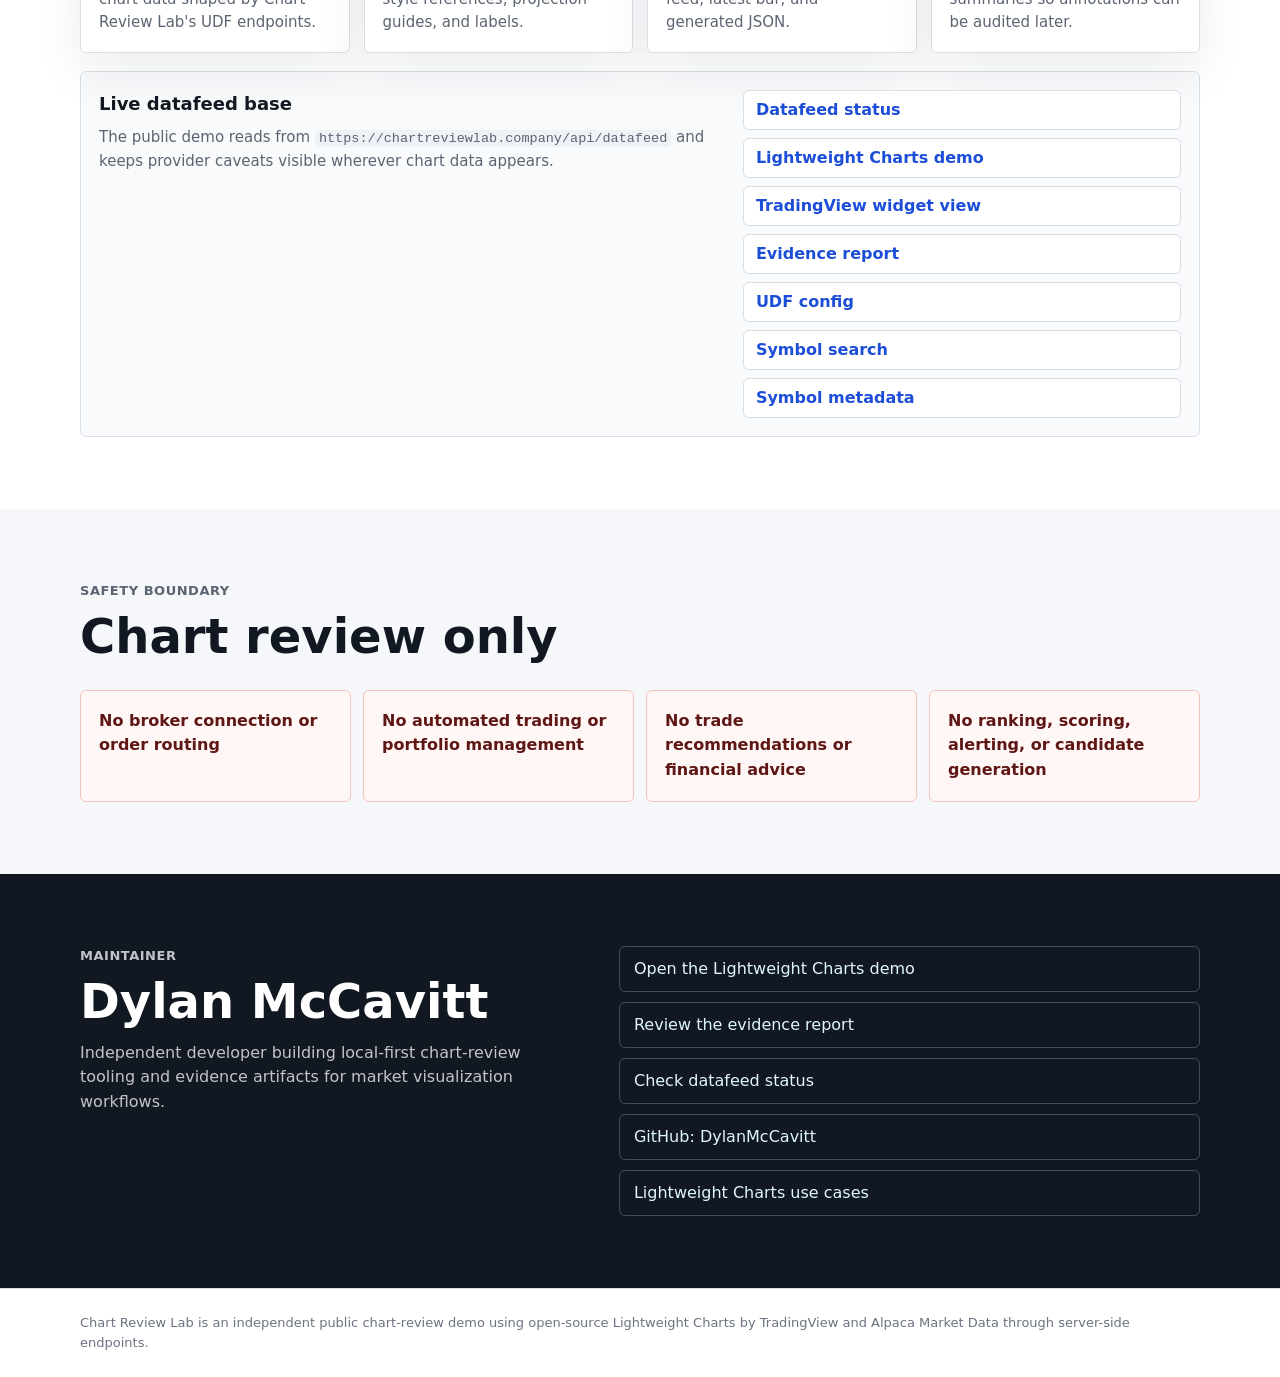
==== commit 97b830fa: "lightweight-charts-pivot: make Lightweight Charts primary" ====
--- a/index.html
+++ b/index.html
@@ -3,7 +3,7 @@
 <head>
   <meta charset="utf-8">
   <meta name="viewport" content="width=device-width, initial-scale=1">
-  <title>Chart Review Lab | Chart Review Demo</title>
+  <title>Chart Review Lab | Lightweight Charts Review Demo</title>
   <meta
     name="description"
     content="Public chart-review demo with Alpaca-backed candles, deterministic annotations, source metadata, and exportable evidence artifacts."
@@ -19,7 +19,7 @@
     <nav aria-label="Primary navigation">
       <a href="#demo">Demo</a>
       <a href="#workflow">Workflow</a>
-      <a href="/prototype">Prototype</a>
+      <a href="/prototype">Lightweight Charts</a>
       <a href="/widget-demo">Widget view</a>
       <a href="/evidence">Evidence</a>
       <a href="#boundaries">Boundary</a>
@@ -38,19 +38,20 @@
       >
 
       <div class="hero-copy">
-        <p class="eyebrow">Live chart-review demo</p>
+        <p class="eyebrow">Lightweight Charts demo</p>
         <h1 id="page-title">Chart Review Lab</h1>
         <p class="hero-text">
-          Inspect Alpaca-backed candles, deterministic chart annotations, source metadata, and exportable evidence
-          artifacts in a public review workspace.
+          Inspect Alpaca-backed candles rendered with Lightweight Charts, deterministic chart annotations, source
+          metadata, and exportable evidence artifacts in a public review workspace.
         </p>
         <div class="hero-actions" aria-label="Primary links">
-          <a class="button primary" href="/prototype">Open annotation demo</a>
+          <a class="button primary" href="/prototype">Open Lightweight Charts demo</a>
           <a class="button secondary" href="/evidence">Review evidence</a>
           <a class="button secondary" href="/api/datafeed/status">Datafeed status</a>
         </div>
         <div class="hero-status-row" aria-label="Demo proof points">
           <span>Alpaca SIP datafeed</span>
+          <span>Open-source renderer</span>
           <span>Inspectable JSON</span>
           <span>Visible attribution</span>
           <span>Chart review only</span>
@@ -64,9 +65,9 @@
           <p class="eyebrow">Working demo</p>
           <h2 id="demo-title">A public evidence bench for chart review</h2>
           <p>
-            The demo renders market data, draws deterministic review overlays, and exposes the values behind each
-            annotation. It is built for inspection: labels stay visible, metadata is readable, and artifacts can be
-            copied or exported.
+            The demo uses TradingView Lightweight Charts for the candle surface, draws deterministic review overlays,
+            and exposes the values behind each annotation. It is built for inspection: labels stay visible, metadata is
+            readable, and artifacts can be copied or exported.
           </p>
         </div>
         <div class="facts" aria-label="Project facts">
@@ -75,8 +76,8 @@
             <strong>Alpaca UDF endpoint</strong>
           </div>
           <div>
-            <span>Review layer</span>
-            <strong>Visible annotations</strong>
+            <span>Renderer</span>
+            <strong>Lightweight Charts</strong>
           </div>
           <div>
             <span>Evidence</span>
@@ -96,10 +97,10 @@
         <h2 id="workflow-title">Chart data, annotations, and source evidence in one path</h2>
         <div class="implementation-grid">
           <article>
-            <h3>Candles</h3>
+            <h3>Renderer</h3>
             <p>
-              Browser requests go through Chart Review Lab's UDF endpoints, with Alpaca Market Data keys kept
-              server-side.
+              Lightweight Charts renders the candle surface from public chart data shaped by Chart Review Lab's UDF
+              endpoints.
             </p>
           </article>
           <article>
@@ -131,7 +132,7 @@
           </div>
           <div class="datafeed-links">
             <a href="/api/datafeed/status">Datafeed status</a>
-            <a href="/prototype">Annotation prototype</a>
+            <a href="/prototype">Lightweight Charts demo</a>
             <a href="/widget-demo">TradingView widget view</a>
             <a href="/evidence">Evidence report</a>
             <a href="/api/datafeed/config">UDF config</a>
@@ -166,11 +167,11 @@
           </p>
         </div>
         <div class="contact-links" aria-label="Contact links">
-          <a href="/prototype">Open the annotation demo</a>
+          <a href="/prototype">Open the Lightweight Charts demo</a>
           <a href="/evidence">Review the evidence report</a>
           <a href="/api/datafeed/status">Check datafeed status</a>
           <a href="https://github.com/DylanMcCavitt">GitHub: DylanMcCavitt</a>
-          <a href="https://www.tradingview.com/charting-library-docs/latest/ui_elements/drawings/drawings-api/">Drawing API documentation</a>
+          <a href="https://www.tradingview.com/lightweight-charts/">Lightweight Charts use cases</a>
         </div>
       </div>
     </section>
@@ -178,8 +179,8 @@
 
   <footer>
     <p>
-      Chart Review Lab is an independent public chart-review demo. TradingView is a registered trademark of
-      TradingView, Inc. Attribution remains visible where TradingView chart surfaces appear.
+      Chart Review Lab is an independent public chart-review demo using open-source Lightweight Charts by TradingView
+      and Alpaca Market Data through server-side endpoints.
     </p>
   </footer>
 </body>
